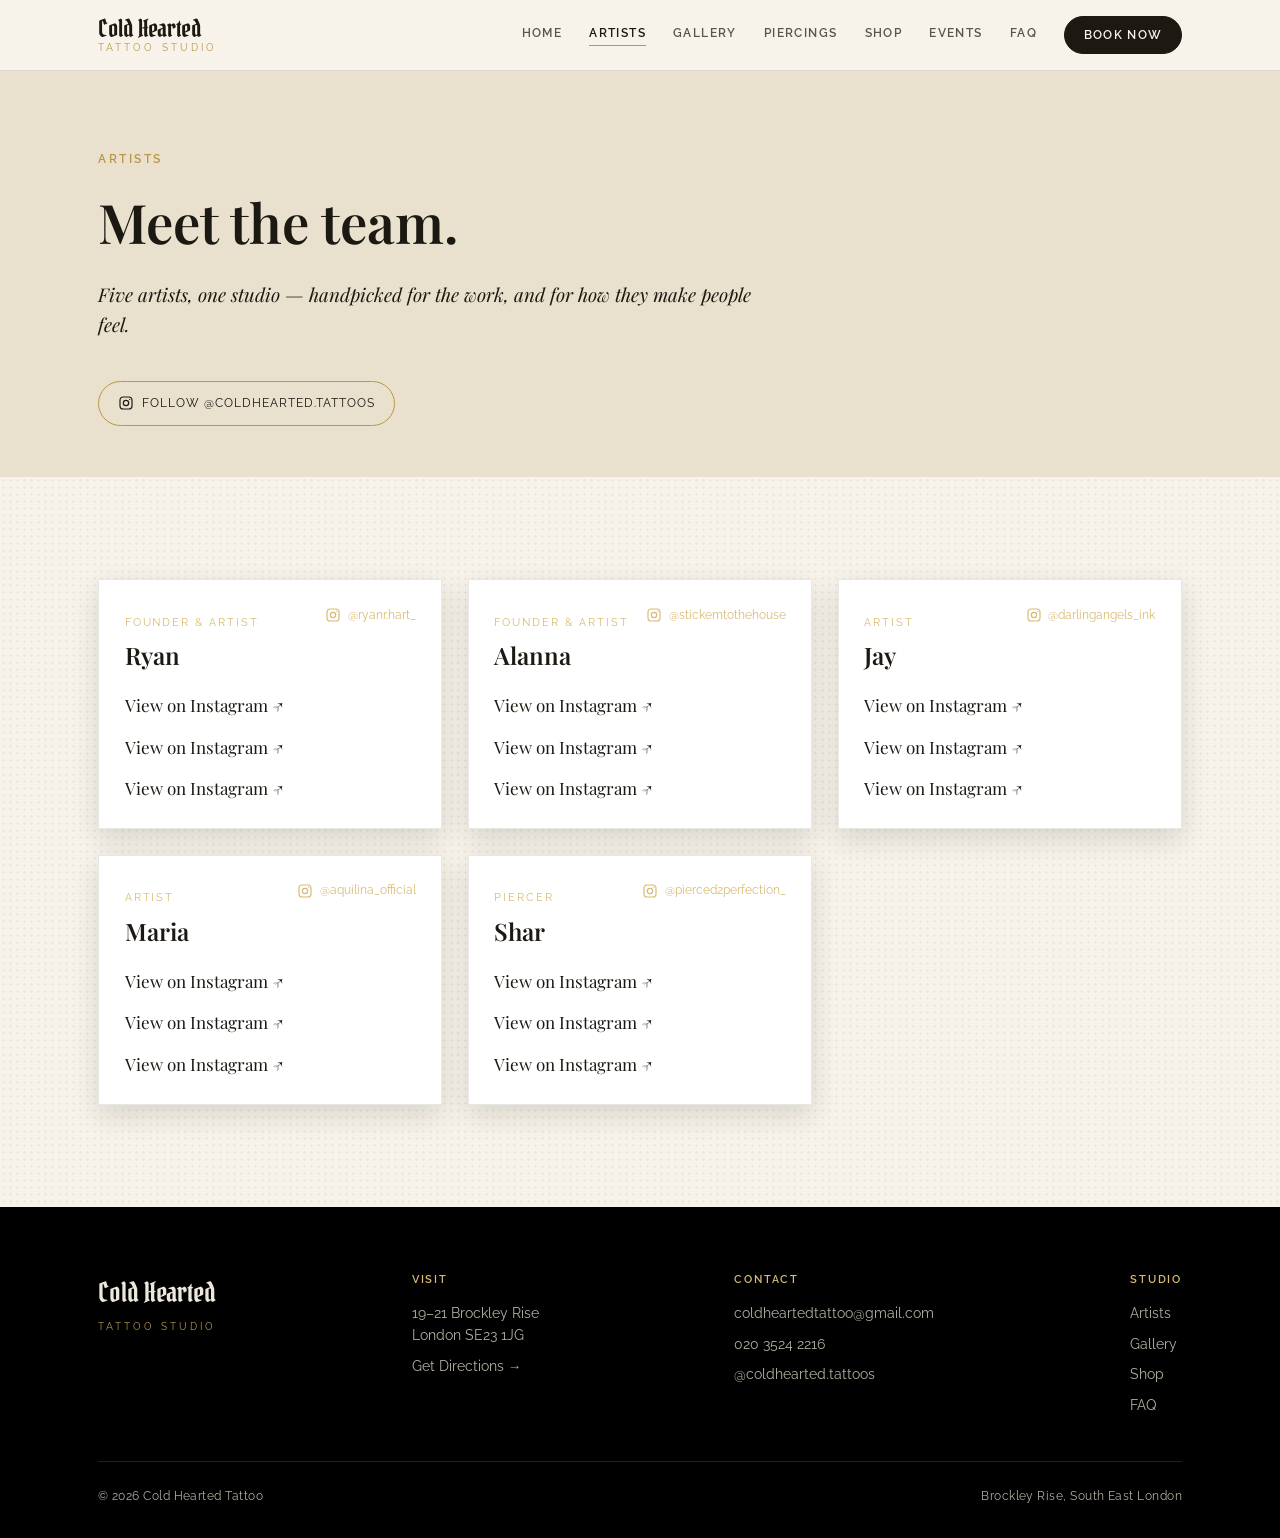
==== artists.html @ 052e77d3 "Deploy coldhearted-tattoo-2" ====
<!DOCTYPE html>
<html lang="en">
<head>
<meta charset="UTF-8">
<meta name="viewport" content="width=device-width, initial-scale=1">
<title>Artists — Cold Hearted Tattoo</title>
<meta name="description" content="Meet the artists and piercer at Cold Hearted Tattoo, Brockley Rise, South East London.">
<link rel="preconnect" href="https://fonts.googleapis.com">
<link rel="preconnect" href="https://fonts.gstatic.com" crossorigin>
<link href="https://fonts.googleapis.com/css2?family=Pirata+One&family=Playfair+Display:ital,wght@0,400;0,500;0,600;0,700;1,400;1,500;1,600&family=Raleway:wght@300;400;500;600;700&display=swap" rel="stylesheet">
<link rel="stylesheet" href="styles.css">
</head>
<body>

<header class="site-header">
  <nav>
    <a href="index.html" class="nav-mark">
      <span class="mark-main">Cold Hearted</span>
      <span class="mark-sub">Tattoo Studio</span>
    </a>
    <button class="nav-toggle" aria-label="Toggle menu" aria-expanded="false"><span></span><span></span><span></span></button>
    <div class="nav-links">
      <a href="index.html">Home</a>
      <a href="artists.html" class="nav-current">Artists</a>
      <a href="gallery.html">Gallery</a>
      <a href="piercings.html">Piercings</a>
      <a href="shop.html">Shop</a>
      <a href="events.html">Events</a>
      <a href="faq.html">FAQ</a>
      <a href="booking.html" class="nav-cta">Book Now</a>
    </div>
  </nav>
  <div class="nav-scrim"></div>
</header>

<main>
  <section class="page-hero">
    <div class="container">
      <span class="eyebrow">Artists</span>
      <h1>Meet the team.</h1>
      <p class="lede">Five artists, one studio — handpicked for the work, and for how they make people feel.</p>
      <a class="instagram-follow" href="https://www.instagram.com/coldhearted.tattoos/" target="_blank" rel="noopener">
        <svg viewBox="0 0 24 24" fill="none" stroke="currentColor" stroke-width="1.8"><rect x="3" y="3" width="18" height="18" rx="5"/><circle cx="12" cy="12" r="4"/><circle cx="17.5" cy="6.5" r="1" fill="currentColor" stroke="none"/></svg>
        Follow @coldhearted.tattoos
      </a>
    </div>
  </section>

  <section class="section section-paper bg-halftone">
    <div class="container">
      <div class="artist-grid">

        <div class="flash-card">
          <div class="artist-card-head">
            <div>
              <span class="artist-role">Founder &amp; Artist</span>
              <h2>Ryan</h2>
            </div>
            <a class="artist-instagram" href="https://www.instagram.com/ryanr.hart_/" target="_blank" rel="noopener">
              <svg viewBox="0 0 24 24" fill="none" stroke="currentColor" stroke-width="1.8"><rect x="3" y="3" width="18" height="18" rx="5"/><circle cx="12" cy="12" r="4"/><circle cx="17.5" cy="6.5" r="1" fill="currentColor" stroke="none"/></svg>
              @ryanr.hart_
            </a>
          </div>
          <div class="artist-highlights" data-ig-posts="https://www.instagram.com/reel/Dbc3esvNZK8/|https://www.instagram.com/p/DboCqMGjIGr/|https://www.instagram.com/p/C_vOVfCtvoY/"></div>
        </div>

        <div class="flash-card">
          <div class="artist-card-head">
            <div>
              <span class="artist-role">Founder &amp; Artist</span>
              <h2>Alanna</h2>
            </div>
            <a class="artist-instagram" href="https://www.instagram.com/stickemtothehouse/" target="_blank" rel="noopener">
              <svg viewBox="0 0 24 24" fill="none" stroke="currentColor" stroke-width="1.8"><rect x="3" y="3" width="18" height="18" rx="5"/><circle cx="12" cy="12" r="4"/><circle cx="17.5" cy="6.5" r="1" fill="currentColor" stroke="none"/></svg>
              @stickemtothehouse
            </a>
          </div>
          <div class="artist-highlights" data-ig-posts="https://www.instagram.com/reel/DYegDe_tVTp/|https://www.instagram.com/p/DcpwwvuoRmU/|https://www.instagram.com/p/CyXo4bhoMxa/"></div>
        </div>

        <div class="flash-card">
          <div class="artist-card-head">
            <div>
              <span class="artist-role">Artist</span>
              <h2>Jay</h2>
            </div>
            <a class="artist-instagram" href="https://www.instagram.com/darlingangels_ink/" target="_blank" rel="noopener">
              <svg viewBox="0 0 24 24" fill="none" stroke="currentColor" stroke-width="1.8"><rect x="3" y="3" width="18" height="18" rx="5"/><circle cx="12" cy="12" r="4"/><circle cx="17.5" cy="6.5" r="1" fill="currentColor" stroke="none"/></svg>
              @darlingangels_ink
            </a>
          </div>
          <div class="artist-highlights" data-ig-posts="https://www.instagram.com/reel/DNVPyegIS0s/|https://www.instagram.com/p/DPWbawIjVzu/|https://www.instagram.com/p/DN0N456Wg_h/"></div>
        </div>

        <div class="flash-card">
          <div class="artist-card-head">
            <div>
              <span class="artist-role">Artist</span>
              <h2>Maria</h2>
            </div>
            <a class="artist-instagram" href="https://www.instagram.com/aquilina_official/" target="_blank" rel="noopener">
              <svg viewBox="0 0 24 24" fill="none" stroke="currentColor" stroke-width="1.8"><rect x="3" y="3" width="18" height="18" rx="5"/><circle cx="12" cy="12" r="4"/><circle cx="17.5" cy="6.5" r="1" fill="currentColor" stroke="none"/></svg>
              @aquilina_official
            </a>
          </div>
          <div class="artist-highlights" data-ig-posts="https://www.instagram.com/reel/DctjL4ktzMI/|https://www.instagram.com/p/Dbin3MDjSAJ/|https://www.instagram.com/p/Db_CdWbDZAk/"></div>
        </div>

        <div class="flash-card">
          <div class="artist-card-head">
            <div>
              <span class="artist-role">Piercer</span>
              <h2>Shar</h2>
            </div>
            <a class="artist-instagram" href="https://www.instagram.com/pierced2perfection_/" target="_blank" rel="noopener">
              <svg viewBox="0 0 24 24" fill="none" stroke="currentColor" stroke-width="1.8"><rect x="3" y="3" width="18" height="18" rx="5"/><circle cx="12" cy="12" r="4"/><circle cx="17.5" cy="6.5" r="1" fill="currentColor" stroke="none"/></svg>
              @pierced2perfection_
            </a>
          </div>
          <div class="artist-highlights" data-ig-posts="https://www.instagram.com/reel/Db6j14AMSyh/|https://www.instagram.com/p/DYSHi47jEbC/|https://www.instagram.com/p/DW_SuKhjNCV/"></div>
        </div>

      </div>
    </div>
  </section>
</main>

<footer class="site-footer">
  <div class="container">
    <div class="footer-top">
      <div>
        <div class="footer-mark">Cold Hearted</div>
        <div class="footer-mark-sub">Tattoo Studio</div>
      </div>
      <div class="footer-col">
        <h3>Visit</h3>
        <p>19–21 Brockley Rise<br>London SE23 1JG</p>
        <a href="https://www.google.com/maps/dir/?api=1&destination=Cold+Hearted+Tattoos%2C+19-21+Brockley+Rise%2C+London+SE23+1JG" target="_blank" rel="noopener">Get Directions →</a>
      </div>
      <div class="footer-col">
        <h3>Contact</h3>
        <a href="mailto:coldheartedtattoo@gmail.com">coldheartedtattoo@gmail.com</a>
        <a href="tel:02035242216">020 3524 2216</a>
        <a href="https://www.instagram.com/coldhearted.tattoos/" target="_blank" rel="noopener">@coldhearted.tattoos</a>
      </div>
      <div class="footer-col">
        <h3>Studio</h3>
        <a href="artists.html">Artists</a>
        <a href="gallery.html">Gallery</a>
        <a href="shop.html">Shop</a>
        <a href="faq.html">FAQ</a>
      </div>
    </div>
    <div class="footer-bottom">
      <span>© 2026 Cold Hearted Tattoo</span>
      <span>Brockley Rise, South East London</span>
    </div>
  </div>
</footer>
<script src="script.js"></script>
</body>
</html>
---- styles.css ----
/* ==========================================================================
   Cold Hearted Tattoo — Classic Edition
   Design system: pinned flash-card motif on an editorial black/paper base,
   pulled from the studio's real site (coldheartedtattoo.com) and real badge.
   ========================================================================== */

:root {
  --ink: #000000;
  --paper: #F7F3EA;
  --stone: #E9E1CE;
  --charcoal: #1C1912;
  --gold: #B9974B;
  --gold-bright: #D9BA72;
  --steel: #3E6D91;

  --bone: #EDE8DC;
  --bone-dim: #B4AFA2;

  --font-mark: 'Pirata One', 'IM Fell English SC', serif;
  --font-display: 'Playfair Display', Georgia, 'Times New Roman', serif;
  --font-label: 'Raleway', -apple-system, sans-serif;

  --container: 1180px;
}

* { box-sizing: border-box; }
html { scroll-behavior: smooth; }
body {
  margin: 0;
  background: var(--paper);
  color: var(--charcoal);
  font-family: var(--font-display);
  font-size: 17px;
  line-height: 1.6;
  overflow-x: hidden;
}
img { max-width: 100%; display: block; }
a { color: inherit; text-decoration: none; }
h1, h2, h3 { font-family: var(--font-display); font-weight: 600; margin: 0; }
p { margin: 0 0 1em; }
p:last-child { margin-bottom: 0; }

a:focus-visible,
button:focus-visible,
input:focus-visible,
textarea:focus-visible,
summary:focus-visible {
  outline: 2px solid var(--steel);
  outline-offset: 3px;
}

@media (prefers-reduced-motion: reduce) {
  html { scroll-behavior: auto; }
  * { animation-duration: 0.01ms !important; transition-duration: 0.01ms !important; }
}

.container { max-width: var(--container); margin: 0 auto; padding: 0 clamp(1.25rem, 4vw, 3rem); }

.eyebrow {
  font-family: var(--font-label);
  font-size: 0.72rem;
  font-weight: 600;
  letter-spacing: 0.22em;
  text-transform: uppercase;
  color: var(--gold);
}
.section-ink .eyebrow, .card--ink .eyebrow { color: var(--gold-bright); }

.section-heading {
  font-size: clamp(1.9rem, 3.6vw, 2.9rem);
  line-height: 1.12;
  margin-top: 0.5rem;
}

.lede {
  font-style: italic;
  font-size: clamp(1.02rem, 1.6vw, 1.18rem);
  color: var(--charcoal);
  max-width: 62ch;
}
.section-ink .lede { color: var(--bone); }

/* ---------- halftone paper grain ---------- */
.bg-halftone { position: relative; }
.bg-halftone::before {
  content: "";
  position: absolute; inset: 0;
  background-image: radial-gradient(rgba(28, 25, 18, 0.10) 1px, transparent 1.4px);
  background-size: 7px 7px;
  opacity: 0.55;
  pointer-events: none;
}
.bg-halftone > * { position: relative; z-index: 1; }

/* ---------- sections ---------- */
.section { padding: clamp(3.5rem, 8vw, 6.5rem) 0; }
.section-paper { background: var(--paper); }
.section-stone { background: var(--stone); }
.section-ink { background: var(--ink); color: var(--bone); }

/* ---------- buttons ---------- */
.btn {
  display: inline-flex; align-items: center; gap: 0.5rem;
  font-family: var(--font-label); font-weight: 600;
  font-size: 0.78rem; letter-spacing: 0.14em; text-transform: uppercase;
  padding: 0.95rem 1.7rem;
  border-radius: 999px;
  border: 1px solid var(--charcoal);
  background: var(--charcoal);
  color: var(--paper);
  transition: transform 0.2s ease, background 0.2s ease, color 0.2s ease, border-color 0.2s ease;
}
.btn:hover { transform: translateY(-2px); background: var(--ink); }
.btn-outline {
  background: transparent; color: var(--charcoal); border-color: var(--charcoal);
}
.btn-outline:hover { background: var(--charcoal); color: var(--paper); }
.section-ink .btn-outline { color: var(--bone); border-color: var(--gold); }
.section-ink .btn-outline:hover { background: var(--gold); color: var(--ink); }
.btn-gold { background: var(--gold); border-color: var(--gold); color: var(--ink); }
.btn-gold:hover { background: var(--gold-bright); }

.btn-row { display: flex; flex-wrap: wrap; gap: 0.9rem; align-items: center; }
.phone-link {
  font-family: var(--font-label); font-size: 0.85rem; letter-spacing: 0.05em;
  color: inherit; border-bottom: 1px solid var(--gold); padding-bottom: 2px;
}

/* ==========================================================================
   Header / nav
   ========================================================================== */
.site-header {
  position: sticky; top: 0; z-index: 500;
  background: var(--paper);
  border-bottom: 1px solid rgba(28, 25, 18, 0.12);
}
.site-header nav {
  display: flex; align-items: center; justify-content: space-between;
  padding: 1rem clamp(1.25rem, 4vw, 3rem);
  max-width: var(--container); margin: 0 auto;
}
.nav-mark { display: flex; flex-direction: column; line-height: 1; gap: 0.15rem; }
.nav-mark .mark-main {
  font-family: var(--font-mark); font-size: 1.5rem; color: var(--charcoal);
}
.nav-mark .mark-sub {
  font-family: var(--font-label); font-size: 0.6rem; letter-spacing: 0.32em;
  color: var(--gold); text-transform: uppercase;
}
.nav-links { display: flex; align-items: center; gap: clamp(1rem, 2.4vw, 1.7rem); }
.nav-links a {
  font-family: var(--font-label); font-size: 0.72rem; font-weight: 600;
  letter-spacing: 0.12em; text-transform: uppercase;
  color: var(--charcoal); opacity: 0.72;
  transition: opacity 0.2s ease, color 0.2s ease;
  padding-bottom: 2px; border-bottom: 1px solid transparent;
}
.nav-links a:hover { opacity: 1; border-color: var(--gold); }
.nav-links a.nav-current { opacity: 1; border-color: var(--gold); color: var(--charcoal); }
.nav-links a.nav-cta {
  opacity: 1; border: 1px solid var(--charcoal); border-radius: 999px;
  padding: 0.55rem 1.15rem; background: var(--charcoal); color: var(--paper);
}
.nav-links a.nav-cta:hover { background: var(--ink); border-color: var(--ink); }

.nav-toggle {
  display: none; flex-direction: column; justify-content: center; gap: 5px;
  width: 34px; height: 34px; padding: 0; margin: 0;
  background: none; border: none; cursor: pointer; flex-shrink: 0;
  position: relative; z-index: 601;
}
.nav-toggle span { display: block; width: 100%; height: 2px; background: var(--charcoal); transition: transform 0.25s ease, opacity 0.25s ease; }
.nav-toggle.is-open span:nth-child(1) { transform: translateY(7px) rotate(45deg); }
.nav-toggle.is-open span:nth-child(2) { opacity: 0; }
.nav-toggle.is-open span:nth-child(3) { transform: translateY(-7px) rotate(-45deg); }

@media (max-width: 900px) {
  .nav-toggle { display: flex; }
  .nav-links {
    position: fixed; inset: 0 0 0 auto; width: min(320px, 82vw);
    background: var(--ink); color: var(--bone);
    flex-direction: column; align-items: flex-start; justify-content: center;
    gap: 1.6rem; padding: 2rem clamp(1.5rem, 6vw, 2.5rem);
    transform: translateX(100%); transition: transform 0.35s ease;
  }
  .nav-links.nav-open { transform: translateX(0); }
  .nav-links a { color: var(--bone); font-size: 0.9rem; opacity: 0.85; }
  .nav-links a.nav-cta { background: var(--gold); border-color: var(--gold); color: var(--ink); }
}
.nav-scrim {
  position: fixed; inset: 0; z-index: 499;
  background: rgba(0,0,0,0.55);
  opacity: 0; visibility: hidden; transition: opacity 0.3s ease, visibility 0.3s ease;
}
.nav-scrim.nav-open { opacity: 1; visibility: visible; }

/* ==========================================================================
   Polaroid / pinned-card signature system
   ========================================================================== */
.polaroid {
  background: #fff; padding: 0.6rem 0.6rem 2rem;
  box-shadow: 0 14px 30px rgba(28,25,18,0.22), 0 2px 6px rgba(28,25,18,0.12);
  position: relative;
}
.polaroid img { width: 100%; height: 100%; object-fit: cover; }
.polaroid::after {
  content: ""; position: absolute; top: -14px; left: 50%;
  width: 64px; height: 26px; margin-left: -32px;
  background: linear-gradient(135deg, rgba(230,222,199,0.9), rgba(230,222,199,0.55));
  transform: rotate(-3deg);
  box-shadow: 0 2px 4px rgba(0,0,0,0.15);
}

.flash-card {
  background: #fff;
  border: 1px solid rgba(28,25,18,0.1);
  box-shadow: 0 10px 26px rgba(28,25,18,0.14);
  padding: 1.6rem;
  transition: transform 0.25s ease, box-shadow 0.25s ease;
}
.flash-card:hover { transform: translateY(-4px) rotate(0deg) !important; box-shadow: 0 16px 34px rgba(28,25,18,0.2); }

.card--ink {
  background: #0a0a0a;
  border: 1px solid rgba(185,151,75,0.45);
  color: var(--bone);
  box-shadow: 0 0 0 1px rgba(185,151,75,0.12) inset;
}
.card--ink h2, .card--ink h3 { color: var(--bone); }

.tilt-grid > *:nth-child(3n+1) { transform: rotate(-1.6deg); }
.tilt-grid > *:nth-child(3n+2) { transform: rotate(1.1deg); }
.tilt-grid > *:nth-child(3n) { transform: rotate(-0.6deg); }

/* ==========================================================================
   Hero (shared shape, content differs per page via .hero-standalone / .hero-inner)
   ========================================================================== */
.hero-standalone {
  position: relative;
  background: var(--stone);
  padding: clamp(3.5rem, 9vw, 7rem) 0 clamp(3rem, 7vw, 5rem);
  overflow: hidden;
}
.hero-grid {
  display: grid; grid-template-columns: 1.1fr 0.9fr; gap: clamp(2rem, 5vw, 4rem);
  align-items: center;
}
.hero-copy .eyebrow { margin-bottom: 0.9rem; display: inline-block; }
.hero-wordmark {
  font-family: var(--font-mark);
  font-size: clamp(3rem, 7.4vw, 5.6rem);
  line-height: 0.95;
  color: var(--charcoal);
  margin: 0 0 0.3rem;
}
.hero-sub {
  font-family: var(--font-label); font-size: 0.85rem; letter-spacing: 0.34em;
  text-transform: uppercase; color: var(--gold); margin: 0 0 1.4rem;
}
.hero-tagline { font-style: italic; font-size: clamp(1.05rem, 1.8vw, 1.3rem); max-width: 46ch; margin-bottom: 1.8rem; }

.note-card {
  display: inline-block; background: var(--ink); color: var(--bone);
  font-family: var(--font-label); font-weight: 700; font-size: 0.78rem;
  letter-spacing: 0.08em; text-transform: uppercase;
  padding: 0.9rem 1.3rem; border-left: 3px solid var(--gold);
  margin-top: 0.6rem;
}

.hero-collage { position: relative; height: clamp(320px, 40vw, 460px); }
.hero-collage .polaroid { position: absolute; width: 46%; }
.hero-collage .polaroid:nth-child(1) { top: 4%; left: 2%; transform: rotate(-6deg); z-index: 2; }
.hero-collage .polaroid:nth-child(2) { top: 20%; right: 0; transform: rotate(5deg); z-index: 3; }
.hero-collage .polaroid:nth-child(3) { bottom: 0; left: 20%; transform: rotate(-3deg); z-index: 4; }
.hero-collage .badge-float {
  position: absolute; z-index: 5; top: 42%; left: 50%;
  width: clamp(90px, 12vw, 130px);
  transform: translate(-50%, -50%);
  filter: drop-shadow(0 12px 24px rgba(0,0,0,0.45));
}

@media (max-width: 860px) {
  .hero-grid { grid-template-columns: 1fr; }
  .hero-collage { height: 320px; margin-top: 1rem; }
}

/* ---------- simple page hero (interior pages) ---------- */
.page-hero { background: var(--stone); padding: clamp(3rem, 7vw, 4.5rem) 0 clamp(2.4rem, 5vw, 3.2rem); }
.page-hero h1 { font-size: clamp(2.1rem, 4.6vw, 3.4rem); margin-top: 0.5rem; }
.page-hero .lede { margin-top: 0.9rem; }

/* ==========================================================================
   Studio updates / lede blocks
   ========================================================================== */
.prose { max-width: 66ch; }
.prose p { font-style: italic; color: var(--bone-dim); }
.section-paper .prose p, .section-stone .prose p { color: var(--charcoal); opacity: 0.85; }
.two-col {
  display: grid; grid-template-columns: 1fr 1fr; gap: clamp(2rem, 5vw, 4rem); align-items: start;
}
@media (max-width: 800px) { .two-col { grid-template-columns: 1fr; } }

.address-block { font-family: var(--font-label); font-size: 0.9rem; line-height: 1.7; margin-top: 1rem; }

/* ==========================================================================
   Gallery strip
   ========================================================================== */
.strip { display: flex; gap: 1.2rem; overflow-x: auto; padding: 0.5rem 0 1rem; scroll-snap-type: x proximity; }
.strip img { width: 220px; height: 280px; object-fit: cover; flex-shrink: 0; scroll-snap-align: start; }
.strip::-webkit-scrollbar { height: 6px; }
.strip::-webkit-scrollbar-thumb { background: var(--gold); }

/* ==========================================================================
   Founders
   ========================================================================== */
.founders { display: grid; grid-template-columns: 1fr 1fr; gap: clamp(1.6rem, 4vw, 3rem); }
@media (max-width: 760px) { .founders { grid-template-columns: 1fr; } }
.founder-card { display: flex; gap: 1.3rem; }
.founder-photo { width: 96px; height: 96px; border-radius: 50%; overflow: hidden; flex-shrink: 0; border: 2px solid var(--gold); }
.founder-photo img { width: 100%; height: 100%; object-fit: cover; }
.founder-name { font-size: 1.3rem; margin-bottom: 0.15rem; }
.founder-role { font-family: var(--font-label); font-size: 0.7rem; letter-spacing: 0.16em; text-transform: uppercase; color: var(--gold-bright); }
.founder-bio { font-size: 0.95rem; margin-top: 0.6rem; color: var(--bone-dim); }
.founder-ig { display: inline-flex; align-items: center; gap: 0.4rem; margin-top: 0.7rem; font-family: var(--font-label); font-size: 0.75rem; letter-spacing: 0.06em; color: var(--gold-bright); }
.founder-ig svg { width: 15px; height: 15px; }

.badge-emblem { width: clamp(90px, 10vw, 120px); margin: 0 auto 1.5rem; filter: drop-shadow(0 10px 20px rgba(0,0,0,0.5)); }

/* ==========================================================================
   Footer
   ========================================================================== */
.site-footer { background: var(--ink); color: var(--bone-dim); padding: clamp(3rem, 6vw, 4rem) 0 2rem; }
.footer-top { display: flex; flex-wrap: wrap; justify-content: space-between; gap: 2.5rem; padding-bottom: 2.2rem; border-bottom: 1px solid rgba(237,232,220,0.14); }
.footer-mark { font-family: var(--font-mark); font-size: 1.7rem; color: var(--bone); }
.footer-mark-sub { font-family: var(--font-label); font-size: 0.62rem; letter-spacing: 0.3em; text-transform: uppercase; color: var(--gold); margin-top: 0.3rem; }
.footer-col h3 { font-family: var(--font-label); font-size: 0.7rem; letter-spacing: 0.16em; text-transform: uppercase; color: var(--gold-bright); margin-bottom: 0.9rem; }
.footer-col a, .footer-col p { display: block; font-family: var(--font-label); font-size: 0.85rem; color: var(--bone-dim); margin-bottom: 0.55rem; }
.footer-col a:hover { color: var(--bone); }
.footer-bottom { display: flex; flex-wrap: wrap; justify-content: space-between; gap: 1rem; padding-top: 1.6rem; font-family: var(--font-label); font-size: 0.72rem; letter-spacing: 0.04em; color: var(--bone-dim); }

/* ==========================================================================
   Artists page
   ========================================================================== */
.artist-grid { display: grid; grid-template-columns: repeat(auto-fit, minmax(300px, 1fr)); gap: 1.6rem; }
.artist-card-head { display: flex; align-items: flex-start; justify-content: space-between; gap: 1rem; margin-bottom: 1.1rem; }
.artist-role { font-family: var(--font-label); font-size: 0.68rem; letter-spacing: 0.18em; text-transform: uppercase; color: var(--gold-bright); }
.artist-card-head h2 { font-size: 1.5rem; margin-top: 0.2rem; }
.artist-instagram { display: inline-flex; align-items: center; gap: 0.4rem; font-family: var(--font-label); font-size: 0.75rem; color: var(--gold-bright); flex-shrink: 0; }
.artist-instagram svg { width: 16px; height: 16px; }
.artist-highlights { display: flex; flex-direction: column; gap: 0.9rem; }
.artist-highlights iframe, .artist-highlights blockquote { margin: 0 !important; width: 100% !important; }
.instagram-follow {
  margin-top: 1.4rem; display: inline-flex; align-items: center; gap: 0.5rem;
  font-family: var(--font-label); font-size: 0.78rem; letter-spacing: 0.08em; text-transform: uppercase;
  border: 1px solid var(--gold); color: var(--charcoal); border-radius: 999px; padding: 0.7rem 1.2rem;
}
.instagram-follow svg { width: 16px; height: 16px; }

/* ==========================================================================
   Gallery page
   ========================================================================== */
.masonry { columns: 3 240px; column-gap: 1.3rem; }
.masonry .flash-card { break-inside: avoid; margin-bottom: 1.3rem; padding: 0.6rem 0.6rem 1.1rem; cursor: zoom-in; }
.masonry .flash-card img { width: 100%; }
.masonry figcaption { font-family: var(--font-label); font-size: 0.68rem; letter-spacing: 0.1em; text-transform: uppercase; color: var(--charcoal); opacity: 0.6; margin-top: 0.5rem; text-align: center; }

.lightbox { position: fixed; inset: 0; z-index: 900; background: rgba(0,0,0,0.9); display: none; align-items: center; justify-content: center; padding: 2rem; }
.lightbox.is-open { display: flex; }
.lightbox img { max-width: min(90vw, 900px); max-height: 85vh; object-fit: contain; box-shadow: 0 20px 60px rgba(0,0,0,0.6); }
.lightbox-close { position: absolute; top: 1.4rem; right: 1.6rem; width: 42px; height: 42px; border-radius: 50%; border: 1px solid var(--gold); background: transparent; color: var(--bone); font-size: 1.3rem; cursor: pointer; }

/* ==========================================================================
   Booking
   ========================================================================== */
.booking-layout { display: grid; grid-template-columns: 1.15fr 0.85fr; gap: clamp(2rem, 4vw, 3.5rem); align-items: start; }
@media (max-width: 900px) { .booking-layout { grid-template-columns: 1fr; } }

.hours-row { display: flex; justify-content: space-between; gap: 1rem; padding: 0.9rem 0; border-bottom: 1px solid rgba(28,25,18,0.12); font-family: var(--font-label); font-size: 0.88rem; }
.hours-row span:first-child { font-weight: 600; }
.hours-row span:last-child { text-align: right; opacity: 0.75; }

.steps-grid { display: grid; grid-template-columns: 1fr 1fr; gap: 1.2rem; margin: 2rem 0; }
@media (max-width: 600px) { .steps-grid { grid-template-columns: 1fr; } }
.step-num { font-family: var(--font-mark); font-size: 1.6rem; color: var(--gold); display: block; margin-bottom: 0.4rem; }
.step-card h3 { font-size: 1.05rem; margin-bottom: 0.35rem; }
.step-card p { font-size: 0.9rem; opacity: 0.78; }

.contact-form { display: flex; flex-direction: column; gap: 1rem; margin-top: 1.2rem; }
.form-row { display: grid; grid-template-columns: 1fr 1fr; gap: 1rem; }
@media (max-width: 500px) { .form-row { grid-template-columns: 1fr; } }
.field { display: flex; flex-direction: column; gap: 0.35rem; }
.field label { font-family: var(--font-label); font-size: 0.7rem; letter-spacing: 0.1em; text-transform: uppercase; opacity: 0.7; }
.field input, .field textarea {
  font-family: var(--font-display); font-size: 1rem; padding: 0.7rem 0.85rem;
  border: 1px solid rgba(28,25,18,0.25); background: #fff; color: var(--charcoal);
  border-radius: 2px;
}
.field input:focus, .field textarea:focus { border-color: var(--gold); }

.map-section { margin-top: 2rem; }
.map-head { display: flex; justify-content: space-between; align-items: baseline; gap: 1rem; margin-bottom: 0.8rem; flex-wrap: wrap; }
.map-directions { font-family: var(--font-label); font-size: 0.78rem; color: var(--gold); border-bottom: 1px solid var(--gold); }
.map-embed { border: 1px solid rgba(28,25,18,0.16); filter: grayscale(0.35) contrast(1.05); }
.map-embed iframe { width: 100%; height: 320px; border: 0; display: block; }

/* ==========================================================================
   Piercings / price lists
   ========================================================================== */
.price-groups { display: grid; grid-template-columns: 1fr 1fr; gap: 1.6rem 2.5rem; }
@media (max-width: 760px) { .price-groups { grid-template-columns: 1fr; } }
.price-group h2 { font-size: 1.3rem; margin-bottom: 0.8rem; border-bottom: 1px solid var(--gold); padding-bottom: 0.5rem; }
.price-row { display: flex; justify-content: space-between; padding: 0.55rem 0; font-family: var(--font-label); font-size: 0.9rem; border-bottom: 1px dashed rgba(28,25,18,0.15); }
.price-row span:last-child { color: var(--gold); font-weight: 700; }
.price-note { margin-top: 2rem; font-style: italic; opacity: 0.75; max-width: 56ch; }

/* ==========================================================================
   Shop
   ========================================================================== */
.shop-grid { display: grid; grid-template-columns: repeat(auto-fit, minmax(230px, 1fr)); gap: 1.6rem; }
.shop-card { padding: 0; overflow: hidden; }
.shop-card img { aspect-ratio: 4/5; object-fit: cover; }
.shop-card-body { padding: 1.1rem 1.2rem 1.3rem; }
.shop-card-body h3 { font-size: 1.05rem; margin-bottom: 0.3rem; }
.shop-price { font-family: var(--font-label); font-weight: 700; color: var(--gold); font-size: 0.95rem; }
.shop-enquire { display: inline-block; margin-top: 0.8rem; font-family: var(--font-label); font-size: 0.72rem; letter-spacing: 0.1em; text-transform: uppercase; border-bottom: 1px solid var(--charcoal); }
.shop-note { margin-top: 2.4rem; font-style: italic; opacity: 0.7; max-width: 60ch; }

/* ==========================================================================
   Events / milestones
   ========================================================================== */
.timeline { display: flex; flex-direction: column; gap: 0; max-width: 720px; }
.timeline-item { display: grid; grid-template-columns: 110px 1fr; gap: 1.4rem; padding: 1.5rem 0; border-bottom: 1px solid rgba(237,232,220,0.14); }
.timeline-item:first-child { padding-top: 0; }
.timeline-date { font-family: var(--font-label); font-size: 0.72rem; letter-spacing: 0.1em; text-transform: uppercase; color: var(--gold-bright); }
.timeline-item h3 { font-size: 1.2rem; margin-bottom: 0.35rem; }
.timeline-item p { font-size: 0.9rem; color: var(--bone-dim); }

/* ==========================================================================
   FAQ
   ========================================================================== */
.faq-group { margin-bottom: 2.4rem; }
.faq-group h2 { font-size: 1.35rem; margin-bottom: 1rem; }
.faq-items { display: grid; gap: 0.8rem; }
.faq-item {
  background: #fff; border: 1px solid rgba(28,25,18,0.12); padding: 1.1rem 1.3rem;
}
.faq-item summary {
  cursor: pointer; font-family: var(--font-label); font-weight: 600; font-size: 0.95rem;
  list-style: none; display: flex; justify-content: space-between; align-items: center; gap: 1rem;
}
.faq-item summary::-webkit-details-marker { display: none; }
.faq-item summary::after { content: "+"; font-family: var(--font-display); font-size: 1.3rem; color: var(--gold); flex-shrink: 0; transition: transform 0.2s ease; }
.faq-item[open] summary::after { transform: rotate(45deg); }
.faq-item p { margin-top: 0.9rem; font-size: 0.92rem; opacity: 0.82; }

/* ==========================================================================
   Utility
   ========================================================================== */
.text-center { text-align: center; }
.mt-lg { margin-top: 3rem; }
.divider-gold { height: 1px; background: linear-gradient(to right, transparent, var(--gold), transparent); margin: 3rem auto; max-width: 220px; }
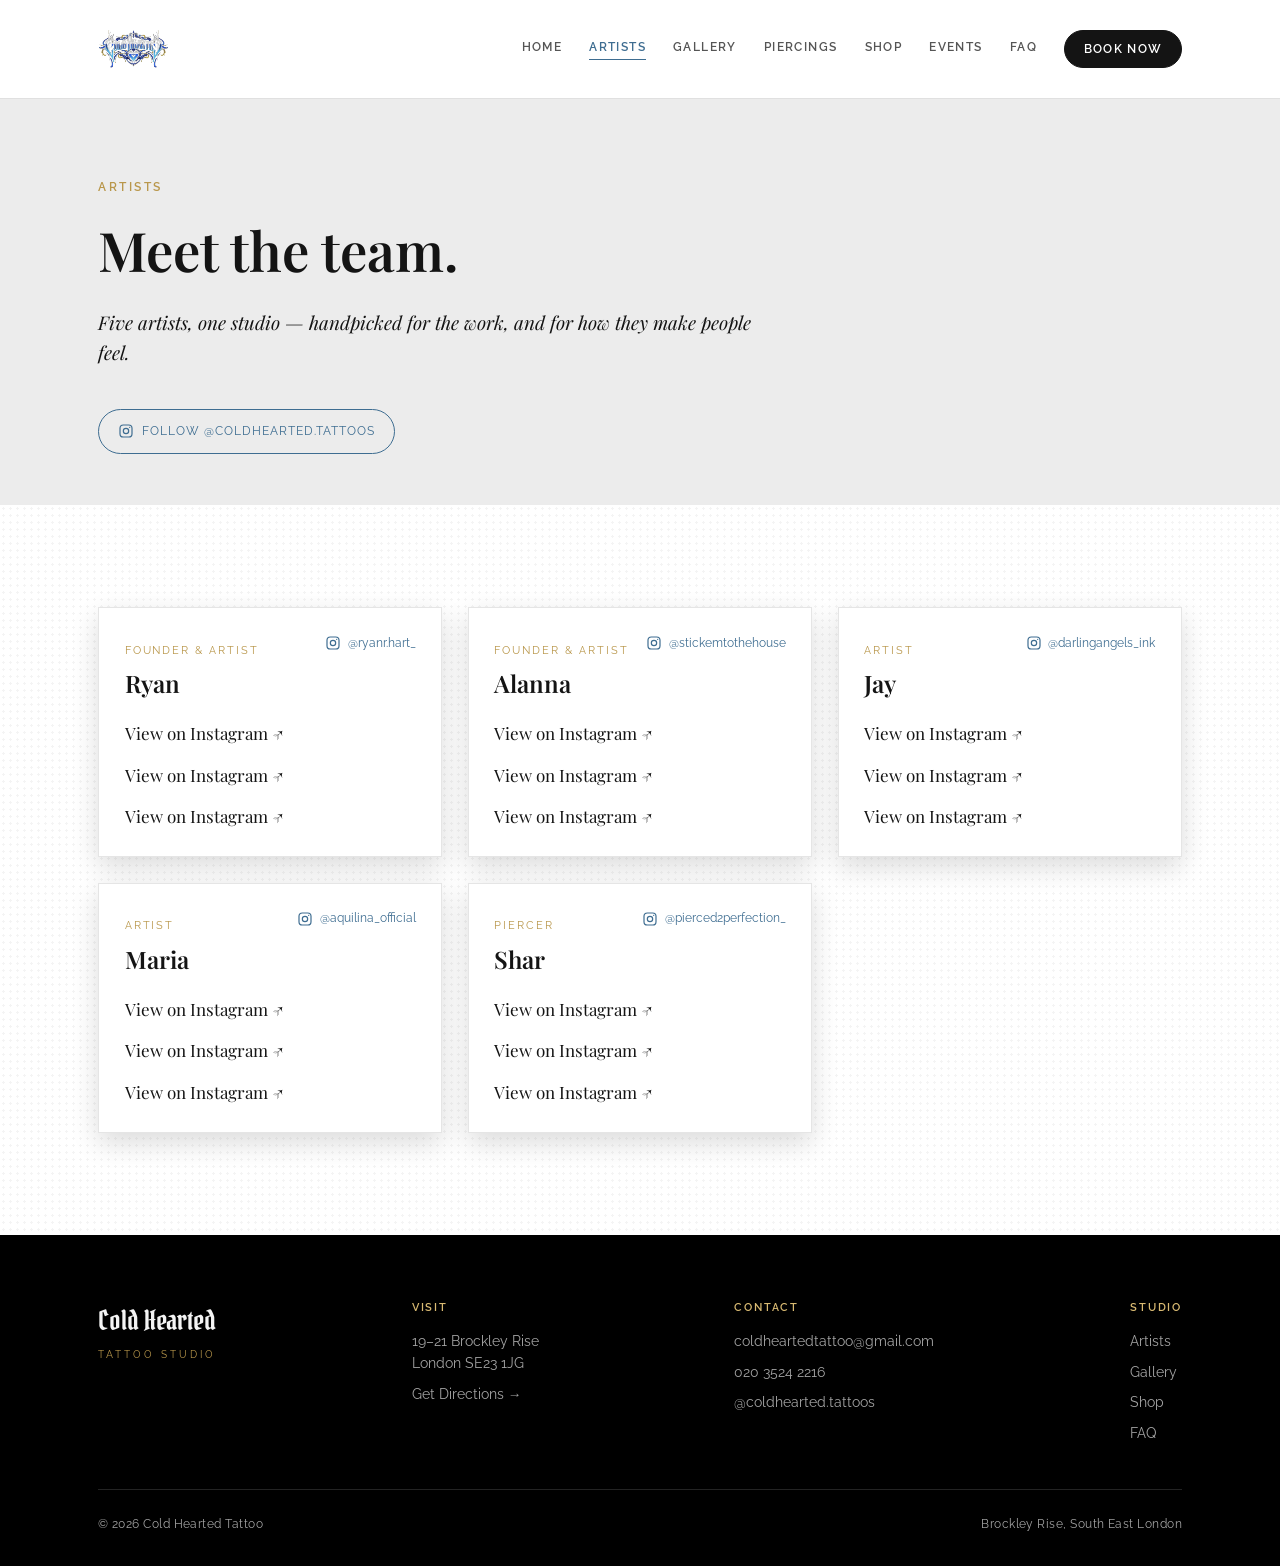
==== commit 543a61cd: "Update coldhearted-tattoo-2" ====
--- a/artists.html
+++ b/artists.html
@@ -15,8 +15,7 @@
 <header class="site-header">
   <nav>
     <a href="index.html" class="nav-mark">
-      <span class="mark-main">Cold Hearted</span>
-      <span class="mark-sub">Tattoo Studio</span>
+      <img class="nav-logo" src="assets/logo-lockup.png" alt="Cold Hearted Tattoo">
     </a>
     <button class="nav-toggle" aria-label="Toggle menu" aria-expanded="false"><span></span><span></span><span></span></button>
     <div class="nav-links">
--- a/styles.css
+++ b/styles.css
@@ -1,20 +1,24 @@
 /* ==========================================================================
    Cold Hearted Tattoo — Classic Edition
-   Design system: pinned flash-card motif on an editorial black/paper base,
+   Design system: pinned flash-card motif on an editorial black/white base,
    pulled from the studio's real site (coldheartedtattoo.com) and real badge.
+   Palette is deliberately just four colours: black, white, blue and gold —
+   gold marks decorative/label details, blue marks interactive links.
    ========================================================================== */
 
 :root {
   --ink: #000000;
-  --paper: #F7F3EA;
-  --stone: #E9E1CE;
-  --charcoal: #1C1912;
+  --paper: #FFFFFF;
+  --stone: #ECECEC;
+  --charcoal: #141414;
+
+  --bone: #F4F4F4;
+  --bone-dim: #A3A3A3;
+
   --gold: #B9974B;
   --gold-bright: #D9BA72;
-  --steel: #3E6D91;
-
-  --bone: #EDE8DC;
-  --bone-dim: #B4AFA2;
+  --blue: #3E6D91;
+  --blue-bright: #7BA9CC;
 
   --font-mark: 'Pirata One', 'IM Fell English SC', serif;
   --font-display: 'Playfair Display', Georgia, 'Times New Roman', serif;
@@ -45,8 +49,12 @@
 input:focus-visible,
 textarea:focus-visible,
 summary:focus-visible {
-  outline: 2px solid var(--steel);
+  outline: 2px solid var(--blue);
   outline-offset: 3px;
+}
+.section-ink a:focus-visible,
+.section-ink button:focus-visible {
+  outline-color: var(--blue-bright);
 }
 
 @media (prefers-reduced-motion: reduce) {
@@ -64,7 +72,7 @@
   text-transform: uppercase;
   color: var(--gold);
 }
-.section-ink .eyebrow, .card--ink .eyebrow { color: var(--gold-bright); }
+.section-ink .eyebrow { color: var(--gold-bright); }
 
 .section-heading {
   font-size: clamp(1.9rem, 3.6vw, 2.9rem);
@@ -85,7 +93,7 @@
 .bg-halftone::before {
   content: "";
   position: absolute; inset: 0;
-  background-image: radial-gradient(rgba(28, 25, 18, 0.10) 1px, transparent 1.4px);
+  background-image: radial-gradient(rgba(0, 0, 0, 0.08) 1px, transparent 1.4px);
   background-size: 7px 7px;
   opacity: 0.55;
   pointer-events: none;
@@ -117,14 +125,13 @@
 .btn-outline:hover { background: var(--charcoal); color: var(--paper); }
 .section-ink .btn-outline { color: var(--bone); border-color: var(--gold); }
 .section-ink .btn-outline:hover { background: var(--gold); color: var(--ink); }
-.btn-gold { background: var(--gold); border-color: var(--gold); color: var(--ink); }
-.btn-gold:hover { background: var(--gold-bright); }
 
 .btn-row { display: flex; flex-wrap: wrap; gap: 0.9rem; align-items: center; }
 .phone-link {
   font-family: var(--font-label); font-size: 0.85rem; letter-spacing: 0.05em;
-  color: inherit; border-bottom: 1px solid var(--gold); padding-bottom: 2px;
-}
+  color: var(--blue); border-bottom: 1px solid var(--blue); padding-bottom: 2px;
+}
+.section-ink .phone-link { color: var(--blue-bright); border-color: var(--blue-bright); }
 
 /* ==========================================================================
    Header / nav
@@ -132,36 +139,30 @@
 .site-header {
   position: sticky; top: 0; z-index: 500;
   background: var(--paper);
-  border-bottom: 1px solid rgba(28, 25, 18, 0.12);
+  border-bottom: 1px solid rgba(0, 0, 0, 0.12);
 }
 .site-header nav {
   display: flex; align-items: center; justify-content: space-between;
   padding: 1rem clamp(1.25rem, 4vw, 3rem);
   max-width: var(--container); margin: 0 auto;
 }
-.nav-mark { display: flex; flex-direction: column; line-height: 1; gap: 0.15rem; }
-.nav-mark .mark-main {
-  font-family: var(--font-mark); font-size: 1.5rem; color: var(--charcoal);
-}
-.nav-mark .mark-sub {
-  font-family: var(--font-label); font-size: 0.6rem; letter-spacing: 0.32em;
-  color: var(--gold); text-transform: uppercase;
-}
+.nav-mark { display: flex; align-items: center; }
+.nav-logo { height: clamp(48px, 6vw, 66px); width: auto; }
 .nav-links { display: flex; align-items: center; gap: clamp(1rem, 2.4vw, 1.7rem); }
 .nav-links a {
   font-family: var(--font-label); font-size: 0.72rem; font-weight: 600;
   letter-spacing: 0.12em; text-transform: uppercase;
   color: var(--charcoal); opacity: 0.72;
-  transition: opacity 0.2s ease, color 0.2s ease;
+  transition: opacity 0.2s ease, color 0.2s ease, border-color 0.2s ease;
   padding-bottom: 2px; border-bottom: 1px solid transparent;
 }
-.nav-links a:hover { opacity: 1; border-color: var(--gold); }
-.nav-links a.nav-current { opacity: 1; border-color: var(--gold); color: var(--charcoal); }
+.nav-links a:hover { opacity: 1; color: var(--blue); border-color: var(--blue); }
+.nav-links a.nav-current { opacity: 1; border-color: var(--blue); color: var(--blue); }
 .nav-links a.nav-cta {
   opacity: 1; border: 1px solid var(--charcoal); border-radius: 999px;
   padding: 0.55rem 1.15rem; background: var(--charcoal); color: var(--paper);
 }
-.nav-links a.nav-cta:hover { background: var(--ink); border-color: var(--ink); }
+.nav-links a.nav-cta:hover { background: var(--ink); border-color: var(--ink); color: var(--paper); }
 
 .nav-toggle {
   display: none; flex-direction: column; justify-content: center; gap: 5px;
@@ -185,6 +186,7 @@
   }
   .nav-links.nav-open { transform: translateX(0); }
   .nav-links a { color: var(--bone); font-size: 0.9rem; opacity: 0.85; }
+  .nav-links a.nav-current { color: var(--blue-bright); border-color: var(--blue-bright); }
   .nav-links a.nav-cta { background: var(--gold); border-color: var(--gold); color: var(--ink); }
 }
 .nav-scrim {
@@ -199,34 +201,26 @@
    ========================================================================== */
 .polaroid {
   background: #fff; padding: 0.6rem 0.6rem 2rem;
-  box-shadow: 0 14px 30px rgba(28,25,18,0.22), 0 2px 6px rgba(28,25,18,0.12);
+  box-shadow: 0 14px 30px rgba(0,0,0,0.22), 0 2px 6px rgba(0,0,0,0.12);
   position: relative;
 }
 .polaroid img { width: 100%; height: 100%; object-fit: cover; }
 .polaroid::after {
   content: ""; position: absolute; top: -14px; left: 50%;
   width: 64px; height: 26px; margin-left: -32px;
-  background: linear-gradient(135deg, rgba(230,222,199,0.9), rgba(230,222,199,0.55));
+  background: linear-gradient(135deg, rgba(255,255,255,0.85), rgba(255,255,255,0.5));
   transform: rotate(-3deg);
   box-shadow: 0 2px 4px rgba(0,0,0,0.15);
 }
 
 .flash-card {
   background: #fff;
-  border: 1px solid rgba(28,25,18,0.1);
-  box-shadow: 0 10px 26px rgba(28,25,18,0.14);
+  border: 1px solid rgba(0,0,0,0.1);
+  box-shadow: 0 10px 26px rgba(0,0,0,0.14);
   padding: 1.6rem;
   transition: transform 0.25s ease, box-shadow 0.25s ease;
 }
-.flash-card:hover { transform: translateY(-4px) rotate(0deg) !important; box-shadow: 0 16px 34px rgba(28,25,18,0.2); }
-
-.card--ink {
-  background: #0a0a0a;
-  border: 1px solid rgba(185,151,75,0.45);
-  color: var(--bone);
-  box-shadow: 0 0 0 1px rgba(185,151,75,0.12) inset;
-}
-.card--ink h2, .card--ink h3 { color: var(--bone); }
+.flash-card:hover { transform: translateY(-4px) rotate(0deg) !important; box-shadow: 0 16px 34px rgba(0,0,0,0.2); }
 
 .tilt-grid > *:nth-child(3n+1) { transform: rotate(-1.6deg); }
 .tilt-grid > *:nth-child(3n+2) { transform: rotate(1.1deg); }
@@ -255,7 +249,7 @@
 }
 .hero-sub {
   font-family: var(--font-label); font-size: 0.85rem; letter-spacing: 0.34em;
-  text-transform: uppercase; color: var(--gold); margin: 0 0 1.4rem;
+  text-transform: uppercase; color: var(--charcoal); opacity: 0.55; margin: 0 0 1.4rem;
 }
 .hero-tagline { font-style: italic; font-size: clamp(1.05rem, 1.8vw, 1.3rem); max-width: 46ch; margin-bottom: 1.8rem; }
 
@@ -321,7 +315,7 @@
 .founder-name { font-size: 1.3rem; margin-bottom: 0.15rem; }
 .founder-role { font-family: var(--font-label); font-size: 0.7rem; letter-spacing: 0.16em; text-transform: uppercase; color: var(--gold-bright); }
 .founder-bio { font-size: 0.95rem; margin-top: 0.6rem; color: var(--bone-dim); }
-.founder-ig { display: inline-flex; align-items: center; gap: 0.4rem; margin-top: 0.7rem; font-family: var(--font-label); font-size: 0.75rem; letter-spacing: 0.06em; color: var(--gold-bright); }
+.founder-ig { display: inline-flex; align-items: center; gap: 0.4rem; margin-top: 0.7rem; font-family: var(--font-label); font-size: 0.75rem; letter-spacing: 0.06em; color: var(--blue-bright); }
 .founder-ig svg { width: 15px; height: 15px; }
 
 .badge-emblem { width: clamp(90px, 10vw, 120px); margin: 0 auto 1.5rem; filter: drop-shadow(0 10px 20px rgba(0,0,0,0.5)); }
@@ -330,12 +324,12 @@
    Footer
    ========================================================================== */
 .site-footer { background: var(--ink); color: var(--bone-dim); padding: clamp(3rem, 6vw, 4rem) 0 2rem; }
-.footer-top { display: flex; flex-wrap: wrap; justify-content: space-between; gap: 2.5rem; padding-bottom: 2.2rem; border-bottom: 1px solid rgba(237,232,220,0.14); }
+.footer-top { display: flex; flex-wrap: wrap; justify-content: space-between; gap: 2.5rem; padding-bottom: 2.2rem; border-bottom: 1px solid rgba(244,244,244,0.14); }
 .footer-mark { font-family: var(--font-mark); font-size: 1.7rem; color: var(--bone); }
 .footer-mark-sub { font-family: var(--font-label); font-size: 0.62rem; letter-spacing: 0.3em; text-transform: uppercase; color: var(--gold); margin-top: 0.3rem; }
 .footer-col h3 { font-family: var(--font-label); font-size: 0.7rem; letter-spacing: 0.16em; text-transform: uppercase; color: var(--gold-bright); margin-bottom: 0.9rem; }
 .footer-col a, .footer-col p { display: block; font-family: var(--font-label); font-size: 0.85rem; color: var(--bone-dim); margin-bottom: 0.55rem; }
-.footer-col a:hover { color: var(--bone); }
+.footer-col a:hover { color: var(--blue-bright); }
 .footer-bottom { display: flex; flex-wrap: wrap; justify-content: space-between; gap: 1rem; padding-top: 1.6rem; font-family: var(--font-label); font-size: 0.72rem; letter-spacing: 0.04em; color: var(--bone-dim); }
 
 /* ==========================================================================
@@ -343,16 +337,16 @@
    ========================================================================== */
 .artist-grid { display: grid; grid-template-columns: repeat(auto-fit, minmax(300px, 1fr)); gap: 1.6rem; }
 .artist-card-head { display: flex; align-items: flex-start; justify-content: space-between; gap: 1rem; margin-bottom: 1.1rem; }
-.artist-role { font-family: var(--font-label); font-size: 0.68rem; letter-spacing: 0.18em; text-transform: uppercase; color: var(--gold-bright); }
+.artist-role { font-family: var(--font-label); font-size: 0.68rem; letter-spacing: 0.18em; text-transform: uppercase; color: var(--gold); }
 .artist-card-head h2 { font-size: 1.5rem; margin-top: 0.2rem; }
-.artist-instagram { display: inline-flex; align-items: center; gap: 0.4rem; font-family: var(--font-label); font-size: 0.75rem; color: var(--gold-bright); flex-shrink: 0; }
+.artist-instagram { display: inline-flex; align-items: center; gap: 0.4rem; font-family: var(--font-label); font-size: 0.75rem; color: var(--blue); flex-shrink: 0; }
 .artist-instagram svg { width: 16px; height: 16px; }
 .artist-highlights { display: flex; flex-direction: column; gap: 0.9rem; }
 .artist-highlights iframe, .artist-highlights blockquote { margin: 0 !important; width: 100% !important; }
 .instagram-follow {
   margin-top: 1.4rem; display: inline-flex; align-items: center; gap: 0.5rem;
   font-family: var(--font-label); font-size: 0.78rem; letter-spacing: 0.08em; text-transform: uppercase;
-  border: 1px solid var(--gold); color: var(--charcoal); border-radius: 999px; padding: 0.7rem 1.2rem;
+  border: 1px solid var(--blue); color: var(--blue); border-radius: 999px; padding: 0.7rem 1.2rem;
 }
 .instagram-follow svg { width: 16px; height: 16px; }
 
@@ -362,7 +356,7 @@
 .masonry { columns: 3 240px; column-gap: 1.3rem; }
 .masonry .flash-card { break-inside: avoid; margin-bottom: 1.3rem; padding: 0.6rem 0.6rem 1.1rem; cursor: zoom-in; }
 .masonry .flash-card img { width: 100%; }
-.masonry figcaption { font-family: var(--font-label); font-size: 0.68rem; letter-spacing: 0.1em; text-transform: uppercase; color: var(--charcoal); opacity: 0.6; margin-top: 0.5rem; text-align: center; }
+.masonry figcaption { font-family: var(--font-label); font-size: 0.68rem; letter-spacing: 0.1em; text-transform: uppercase; color: var(--charcoal); opacity: 0.55; margin-top: 0.5rem; text-align: center; }
 
 .lightbox { position: fixed; inset: 0; z-index: 900; background: rgba(0,0,0,0.9); display: none; align-items: center; justify-content: center; padding: 2rem; }
 .lightbox.is-open { display: flex; }
@@ -375,7 +369,7 @@
 .booking-layout { display: grid; grid-template-columns: 1.15fr 0.85fr; gap: clamp(2rem, 4vw, 3.5rem); align-items: start; }
 @media (max-width: 900px) { .booking-layout { grid-template-columns: 1fr; } }
 
-.hours-row { display: flex; justify-content: space-between; gap: 1rem; padding: 0.9rem 0; border-bottom: 1px solid rgba(28,25,18,0.12); font-family: var(--font-label); font-size: 0.88rem; }
+.hours-row { display: flex; justify-content: space-between; gap: 1rem; padding: 0.9rem 0; border-bottom: 1px solid rgba(0,0,0,0.12); font-family: var(--font-label); font-size: 0.88rem; }
 .hours-row span:first-child { font-weight: 600; }
 .hours-row span:last-child { text-align: right; opacity: 0.75; }
 
@@ -392,15 +386,15 @@
 .field label { font-family: var(--font-label); font-size: 0.7rem; letter-spacing: 0.1em; text-transform: uppercase; opacity: 0.7; }
 .field input, .field textarea {
   font-family: var(--font-display); font-size: 1rem; padding: 0.7rem 0.85rem;
-  border: 1px solid rgba(28,25,18,0.25); background: #fff; color: var(--charcoal);
+  border: 1px solid rgba(0,0,0,0.25); background: #fff; color: var(--charcoal);
   border-radius: 2px;
 }
-.field input:focus, .field textarea:focus { border-color: var(--gold); }
+.field input:focus, .field textarea:focus { border-color: var(--blue); }
 
 .map-section { margin-top: 2rem; }
 .map-head { display: flex; justify-content: space-between; align-items: baseline; gap: 1rem; margin-bottom: 0.8rem; flex-wrap: wrap; }
-.map-directions { font-family: var(--font-label); font-size: 0.78rem; color: var(--gold); border-bottom: 1px solid var(--gold); }
-.map-embed { border: 1px solid rgba(28,25,18,0.16); filter: grayscale(0.35) contrast(1.05); }
+.map-directions { font-family: var(--font-label); font-size: 0.78rem; color: var(--blue); border-bottom: 1px solid var(--blue); }
+.map-embed { border: 1px solid rgba(0,0,0,0.16); filter: grayscale(0.25) contrast(1.05); }
 .map-embed iframe { width: 100%; height: 320px; border: 0; display: block; }
 
 /* ==========================================================================
@@ -409,7 +403,7 @@
 .price-groups { display: grid; grid-template-columns: 1fr 1fr; gap: 1.6rem 2.5rem; }
 @media (max-width: 760px) { .price-groups { grid-template-columns: 1fr; } }
 .price-group h2 { font-size: 1.3rem; margin-bottom: 0.8rem; border-bottom: 1px solid var(--gold); padding-bottom: 0.5rem; }
-.price-row { display: flex; justify-content: space-between; padding: 0.55rem 0; font-family: var(--font-label); font-size: 0.9rem; border-bottom: 1px dashed rgba(28,25,18,0.15); }
+.price-row { display: flex; justify-content: space-between; padding: 0.55rem 0; font-family: var(--font-label); font-size: 0.9rem; border-bottom: 1px dashed rgba(0,0,0,0.15); }
 .price-row span:last-child { color: var(--gold); font-weight: 700; }
 .price-note { margin-top: 2rem; font-style: italic; opacity: 0.75; max-width: 56ch; }
 
@@ -422,14 +416,14 @@
 .shop-card-body { padding: 1.1rem 1.2rem 1.3rem; }
 .shop-card-body h3 { font-size: 1.05rem; margin-bottom: 0.3rem; }
 .shop-price { font-family: var(--font-label); font-weight: 700; color: var(--gold); font-size: 0.95rem; }
-.shop-enquire { display: inline-block; margin-top: 0.8rem; font-family: var(--font-label); font-size: 0.72rem; letter-spacing: 0.1em; text-transform: uppercase; border-bottom: 1px solid var(--charcoal); }
+.shop-enquire { display: inline-block; margin-top: 0.8rem; font-family: var(--font-label); font-size: 0.72rem; letter-spacing: 0.1em; text-transform: uppercase; color: var(--blue); border-bottom: 1px solid var(--blue); }
 .shop-note { margin-top: 2.4rem; font-style: italic; opacity: 0.7; max-width: 60ch; }
 
 /* ==========================================================================
    Events / milestones
    ========================================================================== */
 .timeline { display: flex; flex-direction: column; gap: 0; max-width: 720px; }
-.timeline-item { display: grid; grid-template-columns: 110px 1fr; gap: 1.4rem; padding: 1.5rem 0; border-bottom: 1px solid rgba(237,232,220,0.14); }
+.timeline-item { display: grid; grid-template-columns: 110px 1fr; gap: 1.4rem; padding: 1.5rem 0; border-bottom: 1px solid rgba(244,244,244,0.14); }
 .timeline-item:first-child { padding-top: 0; }
 .timeline-date { font-family: var(--font-label); font-size: 0.72rem; letter-spacing: 0.1em; text-transform: uppercase; color: var(--gold-bright); }
 .timeline-item h3 { font-size: 1.2rem; margin-bottom: 0.35rem; }
@@ -442,7 +436,7 @@
 .faq-group h2 { font-size: 1.35rem; margin-bottom: 1rem; }
 .faq-items { display: grid; gap: 0.8rem; }
 .faq-item {
-  background: #fff; border: 1px solid rgba(28,25,18,0.12); padding: 1.1rem 1.3rem;
+  background: #fff; border: 1px solid rgba(0,0,0,0.12); padding: 1.1rem 1.3rem;
 }
 .faq-item summary {
   cursor: pointer; font-family: var(--font-label); font-weight: 600; font-size: 0.95rem;
@@ -458,4 +452,3 @@
    ========================================================================== */
 .text-center { text-align: center; }
 .mt-lg { margin-top: 3rem; }
-.divider-gold { height: 1px; background: linear-gradient(to right, transparent, var(--gold), transparent); margin: 3rem auto; max-width: 220px; }
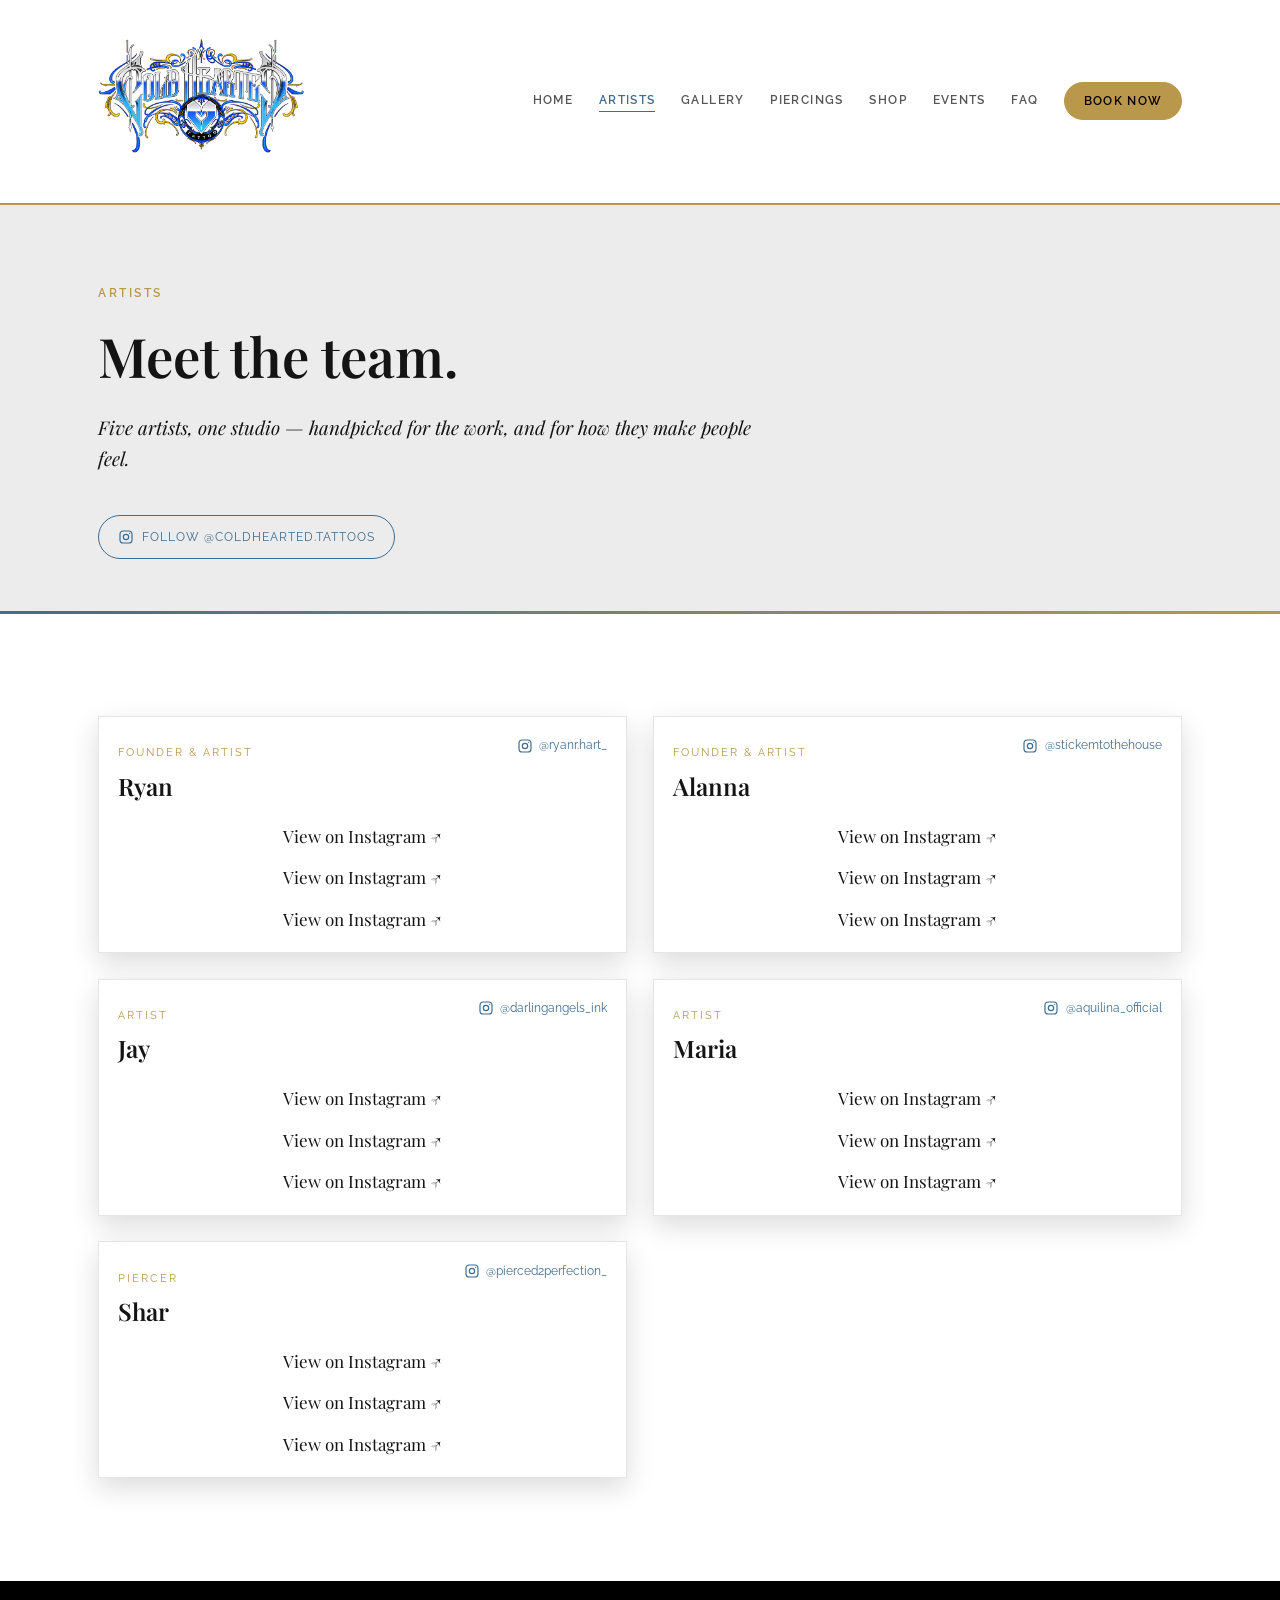
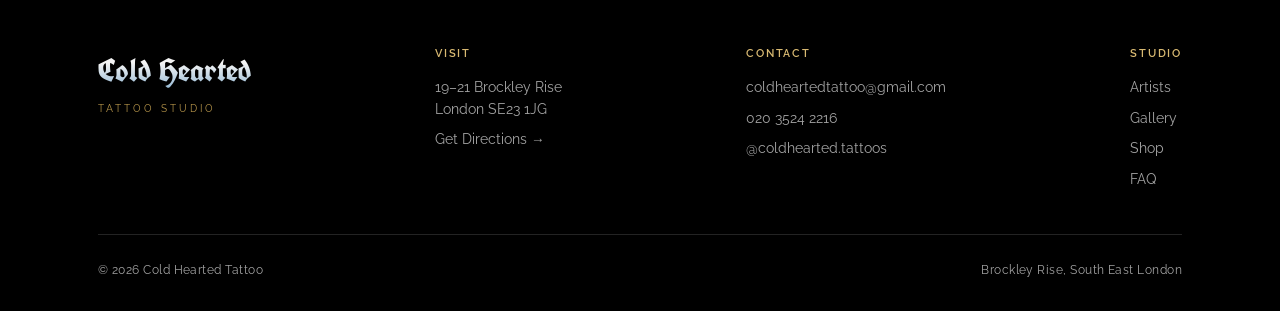
==== commit ad86e906: "Update coldhearted-tattoo-2" ====
--- a/artists.html
+++ b/artists.html
@@ -7,7 +7,7 @@
 <meta name="description" content="Meet the artists and piercer at Cold Hearted Tattoo, Brockley Rise, South East London.">
 <link rel="preconnect" href="https://fonts.googleapis.com">
 <link rel="preconnect" href="https://fonts.gstatic.com" crossorigin>
-<link href="https://fonts.googleapis.com/css2?family=Pirata+One&family=Playfair+Display:ital,wght@0,400;0,500;0,600;0,700;1,400;1,500;1,600&family=Raleway:wght@300;400;500;600;700&display=swap" rel="stylesheet">
+<link href="https://fonts.googleapis.com/css2?family=UnifrakturCook:wght@700&family=Playfair+Display:ital,wght@0,400;0,500;0,600;0,700;1,400;1,500;1,600&family=Raleway:wght@300;400;500;600;700&display=swap" rel="stylesheet">
 <link rel="stylesheet" href="styles.css">
 </head>
 <body>
@@ -45,7 +45,7 @@
     </div>
   </section>
 
-  <section class="section section-paper bg-halftone">
+  <section class="section section-paper">
     <div class="container">
       <div class="artist-grid">
 
--- a/styles.css
+++ b/styles.css
@@ -20,7 +20,7 @@
   --blue: #3E6D91;
   --blue-bright: #7BA9CC;
 
-  --font-mark: 'Pirata One', 'IM Fell English SC', serif;
+  --font-mark: 'UnifrakturCook', 'IM Fell English SC', serif;
   --font-display: 'Playfair Display', Georgia, 'Times New Roman', serif;
   --font-label: 'Raleway', -apple-system, sans-serif;
 
@@ -87,18 +87,6 @@
   max-width: 62ch;
 }
 .section-ink .lede { color: var(--bone); }
-
-/* ---------- halftone paper grain ---------- */
-.bg-halftone { position: relative; }
-.bg-halftone::before {
-  content: "";
-  position: absolute; inset: 0;
-  background-image: radial-gradient(rgba(0, 0, 0, 0.08) 1px, transparent 1.4px);
-  background-size: 7px 7px;
-  opacity: 0.55;
-  pointer-events: none;
-}
-.bg-halftone > * { position: relative; z-index: 1; }
 
 /* ---------- sections ---------- */
 .section { padding: clamp(3.5rem, 8vw, 6.5rem) 0; }
@@ -139,16 +127,16 @@
 .site-header {
   position: sticky; top: 0; z-index: 500;
   background: var(--paper);
-  border-bottom: 1px solid rgba(0, 0, 0, 0.12);
+  border-bottom: 2px solid var(--gold);
 }
 .site-header nav {
   display: flex; align-items: center; justify-content: space-between;
-  padding: 1rem clamp(1.25rem, 4vw, 3rem);
+  padding: 0.4rem clamp(1.25rem, 4vw, 3rem);
   max-width: var(--container); margin: 0 auto;
 }
 .nav-mark { display: flex; align-items: center; }
-.nav-logo { height: clamp(48px, 6vw, 66px); width: auto; }
-.nav-links { display: flex; align-items: center; gap: clamp(1rem, 2.4vw, 1.7rem); }
+.nav-logo { height: clamp(96px, 15vw, 190px); width: auto; }
+.nav-links { display: flex; align-items: center; gap: clamp(1rem, 2vw, 1.6rem); }
 .nav-links a {
   font-family: var(--font-label); font-size: 0.72rem; font-weight: 600;
   letter-spacing: 0.12em; text-transform: uppercase;
@@ -159,10 +147,10 @@
 .nav-links a:hover { opacity: 1; color: var(--blue); border-color: var(--blue); }
 .nav-links a.nav-current { opacity: 1; border-color: var(--blue); color: var(--blue); }
 .nav-links a.nav-cta {
-  opacity: 1; border: 1px solid var(--charcoal); border-radius: 999px;
-  padding: 0.55rem 1.15rem; background: var(--charcoal); color: var(--paper);
-}
-.nav-links a.nav-cta:hover { background: var(--ink); border-color: var(--ink); color: var(--paper); }
+  opacity: 1; border: 1px solid var(--gold); border-radius: 999px;
+  padding: 0.55rem 1.15rem; background: var(--gold); color: var(--ink);
+}
+.nav-links a.nav-cta:hover { background: var(--gold-bright); border-color: var(--gold-bright); color: var(--ink); }
 
 .nav-toggle {
   display: none; flex-direction: column; justify-content: center; gap: 5px;
@@ -175,10 +163,10 @@
 .nav-toggle.is-open span:nth-child(2) { opacity: 0; }
 .nav-toggle.is-open span:nth-child(3) { transform: translateY(-7px) rotate(-45deg); }
 
-@media (max-width: 900px) {
+@media (max-width: 1120px) {
   .nav-toggle { display: flex; }
   .nav-links {
-    position: fixed; inset: 0 0 0 auto; width: min(320px, 82vw);
+    position: fixed; inset: 0 0 0 auto; width: min(320px, 82vw); z-index: 600;
     background: var(--ink); color: var(--bone);
     flex-direction: column; align-items: flex-start; justify-content: center;
     gap: 1.6rem; padding: 2rem clamp(1.5rem, 6vw, 2.5rem);
@@ -220,7 +208,7 @@
   padding: 1.6rem;
   transition: transform 0.25s ease, box-shadow 0.25s ease;
 }
-.flash-card:hover { transform: translateY(-4px) rotate(0deg) !important; box-shadow: 0 16px 34px rgba(0,0,0,0.2); }
+.flash-card:hover { transform: translateY(-4px) rotate(0deg) !important; box-shadow: 0 16px 34px rgba(0,0,0,0.2); border-color: var(--blue); }
 
 .tilt-grid > *:nth-child(3n+1) { transform: rotate(-1.6deg); }
 .tilt-grid > *:nth-child(3n+2) { transform: rotate(1.1deg); }
@@ -234,6 +222,8 @@
   background: var(--stone);
   padding: clamp(3.5rem, 9vw, 7rem) 0 clamp(3rem, 7vw, 5rem);
   overflow: hidden;
+  border-bottom: 3px solid;
+  border-image: linear-gradient(to right, var(--blue), var(--gold)) 1;
 }
 .hero-grid {
   display: grid; grid-template-columns: 1.1fr 0.9fr; gap: clamp(2rem, 5vw, 4rem);
@@ -242,10 +232,11 @@
 .hero-copy .eyebrow { margin-bottom: 0.9rem; display: inline-block; }
 .hero-wordmark {
   font-family: var(--font-mark);
-  font-size: clamp(3rem, 7.4vw, 5.6rem);
-  line-height: 0.95;
-  color: var(--charcoal);
+  font-size: clamp(3.4rem, 8.4vw, 6.4rem);
+  line-height: 1;
   margin: 0 0 0.3rem;
+  background: linear-gradient(180deg, var(--charcoal) 0%, var(--charcoal) 38%, var(--blue) 78%, var(--blue-bright) 100%);
+  -webkit-background-clip: text; background-clip: text; color: transparent;
 }
 .hero-sub {
   font-family: var(--font-label); font-size: 0.85rem; letter-spacing: 0.34em;
@@ -279,7 +270,11 @@
 }
 
 /* ---------- simple page hero (interior pages) ---------- */
-.page-hero { background: var(--stone); padding: clamp(3rem, 7vw, 4.5rem) 0 clamp(2.4rem, 5vw, 3.2rem); }
+.page-hero {
+  background: var(--stone); padding: clamp(3rem, 7vw, 4.5rem) 0 clamp(2.4rem, 5vw, 3.2rem);
+  border-bottom: 3px solid;
+  border-image: linear-gradient(to right, var(--blue), var(--gold)) 1;
+}
 .page-hero h1 { font-size: clamp(2.1rem, 4.6vw, 3.4rem); margin-top: 0.5rem; }
 .page-hero .lede { margin-top: 0.9rem; }
 
@@ -325,7 +320,11 @@
    ========================================================================== */
 .site-footer { background: var(--ink); color: var(--bone-dim); padding: clamp(3rem, 6vw, 4rem) 0 2rem; }
 .footer-top { display: flex; flex-wrap: wrap; justify-content: space-between; gap: 2.5rem; padding-bottom: 2.2rem; border-bottom: 1px solid rgba(244,244,244,0.14); }
-.footer-mark { font-family: var(--font-mark); font-size: 1.7rem; color: var(--bone); }
+.footer-mark {
+  font-family: var(--font-mark); font-size: 2rem;
+  background: linear-gradient(180deg, var(--bone) 0%, var(--bone) 35%, var(--blue-bright) 100%);
+  -webkit-background-clip: text; background-clip: text; color: transparent;
+}
 .footer-mark-sub { font-family: var(--font-label); font-size: 0.62rem; letter-spacing: 0.3em; text-transform: uppercase; color: var(--gold); margin-top: 0.3rem; }
 .footer-col h3 { font-family: var(--font-label); font-size: 0.7rem; letter-spacing: 0.16em; text-transform: uppercase; color: var(--gold-bright); margin-bottom: 0.9rem; }
 .footer-col a, .footer-col p { display: block; font-family: var(--font-label); font-size: 0.85rem; color: var(--bone-dim); margin-bottom: 0.55rem; }
@@ -335,14 +334,17 @@
 /* ==========================================================================
    Artists page
    ========================================================================== */
-.artist-grid { display: grid; grid-template-columns: repeat(auto-fit, minmax(300px, 1fr)); gap: 1.6rem; }
+.artist-grid { display: grid; grid-template-columns: repeat(auto-fit, minmax(min(380px, 100%), 1fr)); gap: 1.6rem; }
+.artist-grid .flash-card { padding: 1.2rem; }
 .artist-card-head { display: flex; align-items: flex-start; justify-content: space-between; gap: 1rem; margin-bottom: 1.1rem; }
 .artist-role { font-family: var(--font-label); font-size: 0.68rem; letter-spacing: 0.18em; text-transform: uppercase; color: var(--gold); }
 .artist-card-head h2 { font-size: 1.5rem; margin-top: 0.2rem; }
 .artist-instagram { display: inline-flex; align-items: center; gap: 0.4rem; font-family: var(--font-label); font-size: 0.75rem; color: var(--blue); flex-shrink: 0; }
 .artist-instagram svg { width: 16px; height: 16px; }
-.artist-highlights { display: flex; flex-direction: column; gap: 0.9rem; }
-.artist-highlights iframe, .artist-highlights blockquote { margin: 0 !important; width: 100% !important; }
+.artist-highlights { display: flex; flex-direction: column; align-items: center; gap: 0.9rem; }
+.artist-highlights iframe, .artist-highlights blockquote {
+  max-width: 100% !important; margin: 0 auto !important;
+}
 .instagram-follow {
   margin-top: 1.4rem; display: inline-flex; align-items: center; gap: 0.5rem;
   font-family: var(--font-label); font-size: 0.78rem; letter-spacing: 0.08em; text-transform: uppercase;
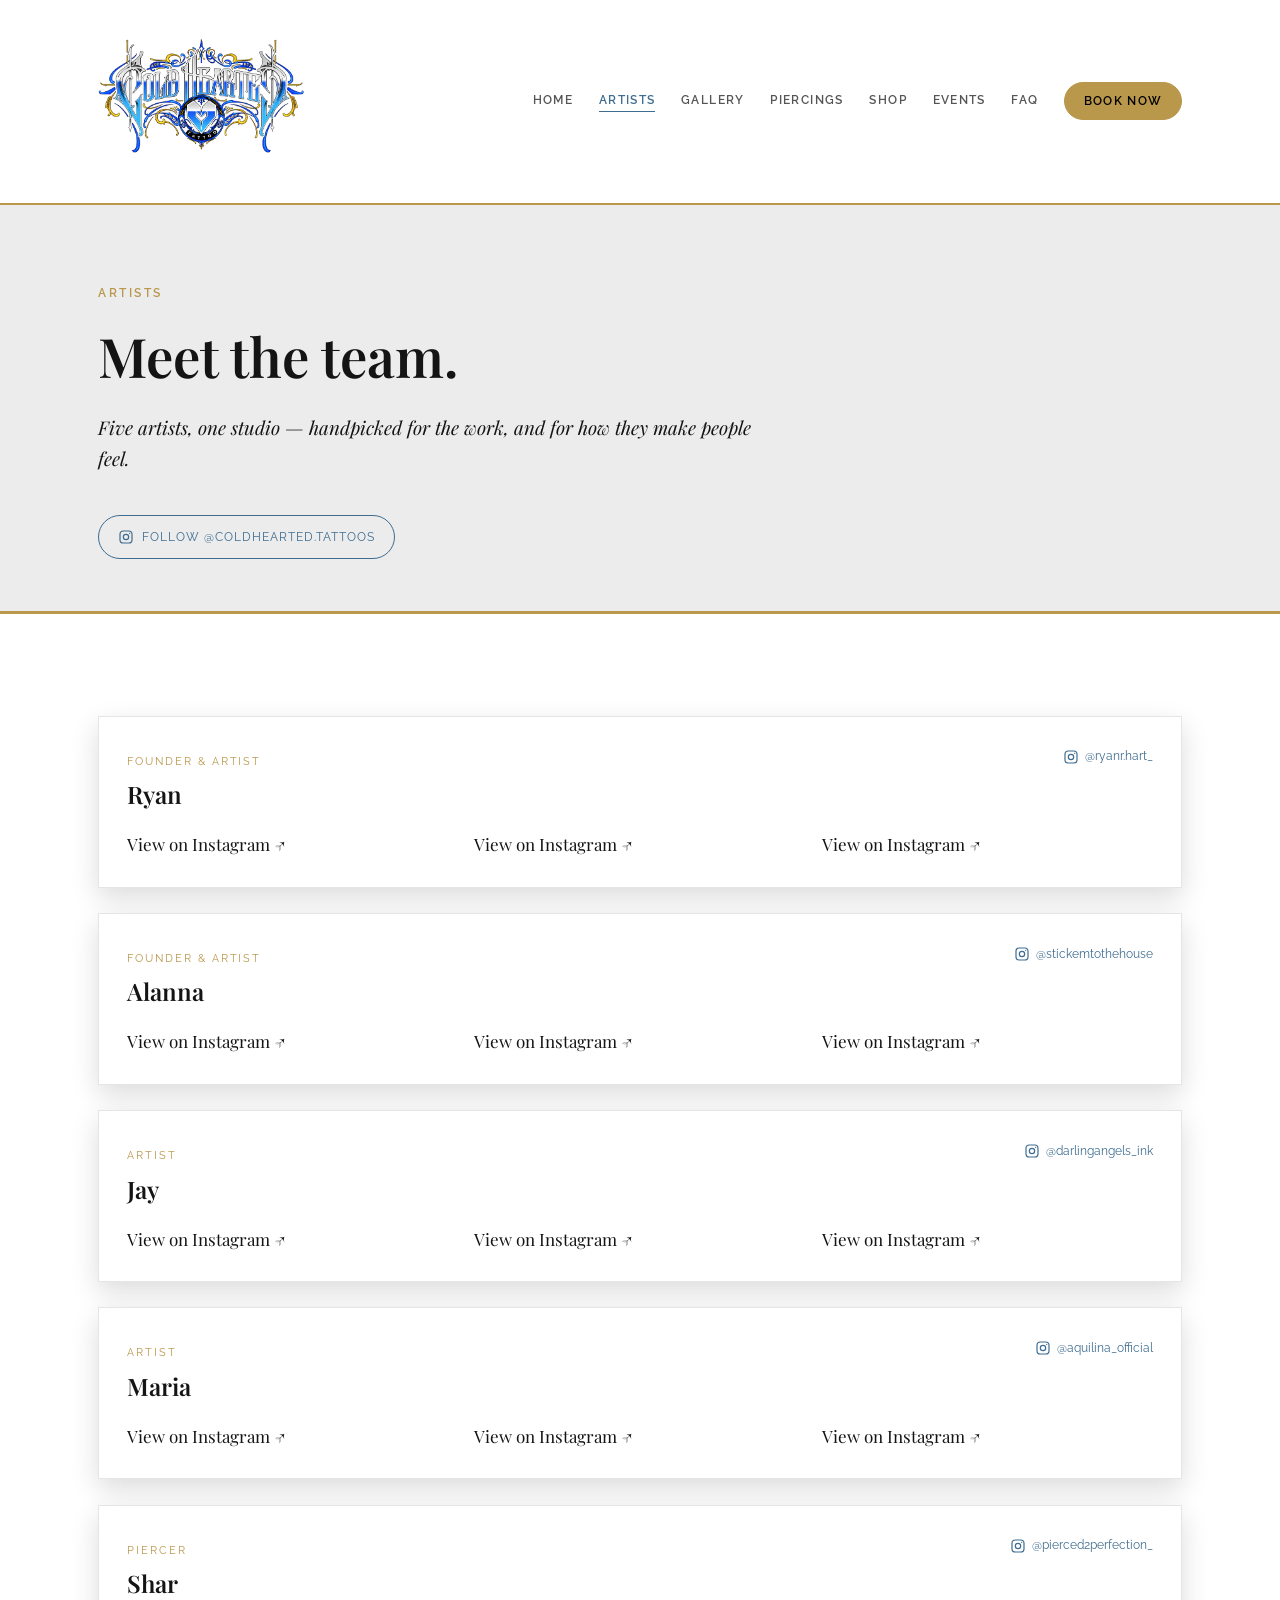
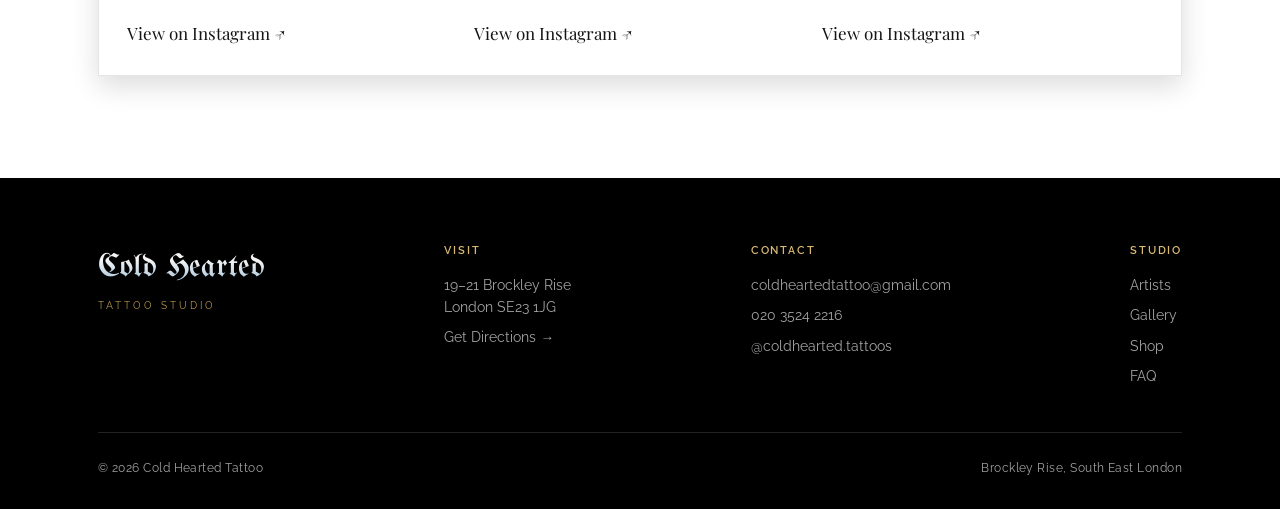
==== commit e38d9495: "Update coldhearted-tattoo-2" ====
--- a/artists.html
+++ b/artists.html
@@ -7,7 +7,7 @@
 <meta name="description" content="Meet the artists and piercer at Cold Hearted Tattoo, Brockley Rise, South East London.">
 <link rel="preconnect" href="https://fonts.googleapis.com">
 <link rel="preconnect" href="https://fonts.gstatic.com" crossorigin>
-<link href="https://fonts.googleapis.com/css2?family=UnifrakturCook:wght@700&family=Playfair+Display:ital,wght@0,400;0,500;0,600;0,700;1,400;1,500;1,600&family=Raleway:wght@300;400;500;600;700&display=swap" rel="stylesheet">
+<link href="https://fonts.googleapis.com/css2?family=UnifrakturMaguntia&family=Playfair+Display:ital,wght@0,400;0,500;0,600;0,700;1,400;1,500;1,600&family=Raleway:wght@300;400;500;600;700&display=swap" rel="stylesheet">
 <link rel="stylesheet" href="styles.css">
 </head>
 <body>
--- a/styles.css
+++ b/styles.css
@@ -20,7 +20,7 @@
   --blue: #3E6D91;
   --blue-bright: #7BA9CC;
 
-  --font-mark: 'UnifrakturCook', 'IM Fell English SC', serif;
+  --font-mark: 'UnifrakturMaguntia', 'IM Fell English SC', serif;
   --font-display: 'Playfair Display', Georgia, 'Times New Roman', serif;
   --font-label: 'Raleway', -apple-system, sans-serif;
 
@@ -222,8 +222,7 @@
   background: var(--stone);
   padding: clamp(3.5rem, 9vw, 7rem) 0 clamp(3rem, 7vw, 5rem);
   overflow: hidden;
-  border-bottom: 3px solid;
-  border-image: linear-gradient(to right, var(--blue), var(--gold)) 1;
+  border-bottom: 3px solid var(--gold);
 }
 .hero-grid {
   display: grid; grid-template-columns: 1.1fr 0.9fr; gap: clamp(2rem, 5vw, 4rem);
@@ -232,11 +231,11 @@
 .hero-copy .eyebrow { margin-bottom: 0.9rem; display: inline-block; }
 .hero-wordmark {
   font-family: var(--font-mark);
+  font-weight: 400;
   font-size: clamp(3.4rem, 8.4vw, 6.4rem);
   line-height: 1;
   margin: 0 0 0.3rem;
-  background: linear-gradient(180deg, var(--charcoal) 0%, var(--charcoal) 38%, var(--blue) 78%, var(--blue-bright) 100%);
-  -webkit-background-clip: text; background-clip: text; color: transparent;
+  color: var(--ink);
 }
 .hero-sub {
   font-family: var(--font-label); font-size: 0.85rem; letter-spacing: 0.34em;
@@ -272,8 +271,7 @@
 /* ---------- simple page hero (interior pages) ---------- */
 .page-hero {
   background: var(--stone); padding: clamp(3rem, 7vw, 4.5rem) 0 clamp(2.4rem, 5vw, 3.2rem);
-  border-bottom: 3px solid;
-  border-image: linear-gradient(to right, var(--blue), var(--gold)) 1;
+  border-bottom: 3px solid var(--gold);
 }
 .page-hero h1 { font-size: clamp(2.1rem, 4.6vw, 3.4rem); margin-top: 0.5rem; }
 .page-hero .lede { margin-top: 0.9rem; }
@@ -334,16 +332,18 @@
 /* ==========================================================================
    Artists page
    ========================================================================== */
-.artist-grid { display: grid; grid-template-columns: repeat(auto-fit, minmax(min(380px, 100%), 1fr)); gap: 1.6rem; }
-.artist-grid .flash-card { padding: 1.2rem; }
-.artist-card-head { display: flex; align-items: flex-start; justify-content: space-between; gap: 1rem; margin-bottom: 1.1rem; }
+.artist-grid { display: flex; flex-direction: column; gap: 1.6rem; }
+.artist-grid .flash-card { padding: 1.75rem; }
+.artist-card-head { display: flex; flex-wrap: wrap; align-items: baseline; justify-content: space-between; gap: 1rem; margin-bottom: 1.1rem; }
 .artist-role { font-family: var(--font-label); font-size: 0.68rem; letter-spacing: 0.18em; text-transform: uppercase; color: var(--gold); }
 .artist-card-head h2 { font-size: 1.5rem; margin-top: 0.2rem; }
 .artist-instagram { display: inline-flex; align-items: center; gap: 0.4rem; font-family: var(--font-label); font-size: 0.75rem; color: var(--blue); flex-shrink: 0; }
 .artist-instagram svg { width: 16px; height: 16px; }
-.artist-highlights { display: flex; flex-direction: column; align-items: center; gap: 0.9rem; }
+.artist-highlights {
+  display: grid; grid-template-columns: repeat(auto-fit, minmax(240px, 1fr)); gap: 1rem;
+}
 .artist-highlights iframe, .artist-highlights blockquote {
-  max-width: 100% !important; margin: 0 auto !important;
+  width: 100% !important; min-width: 0 !important; margin: 0 !important;
 }
 .instagram-follow {
   margin-top: 1.4rem; display: inline-flex; align-items: center; gap: 0.5rem;
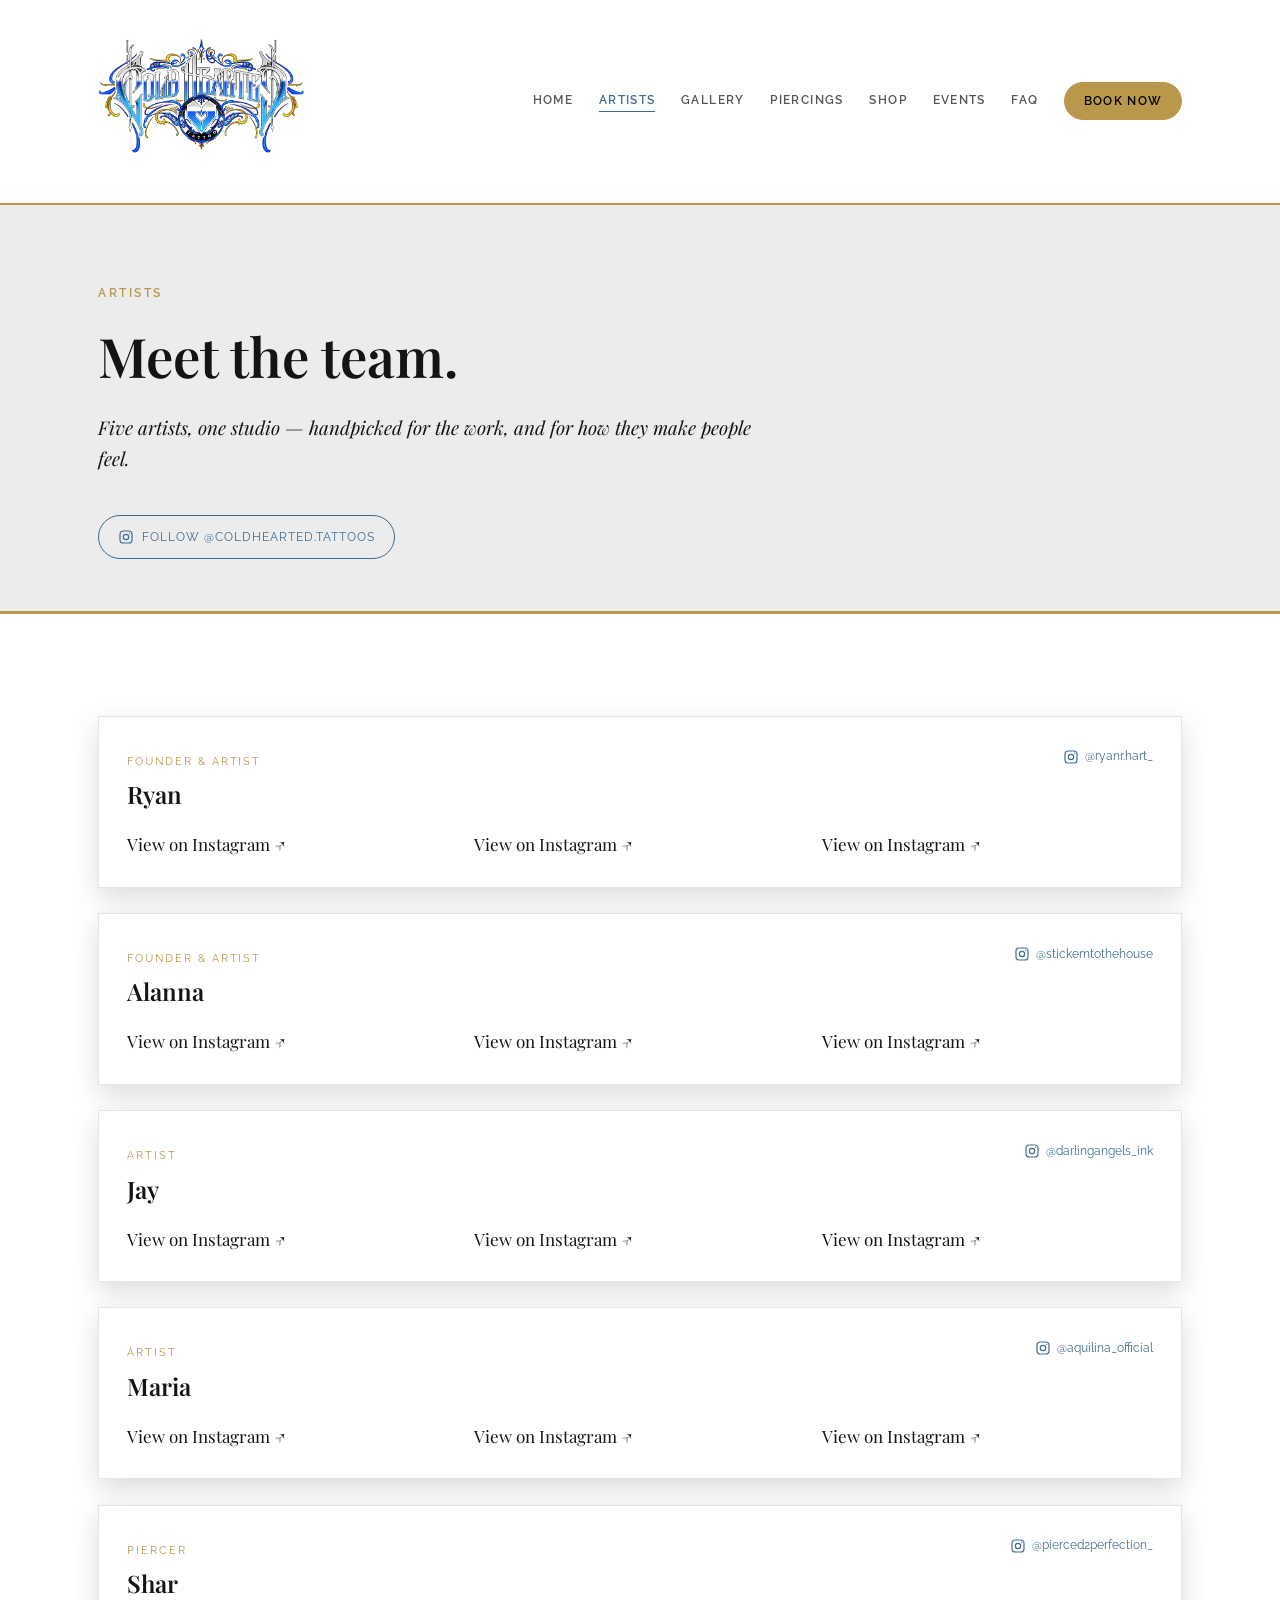
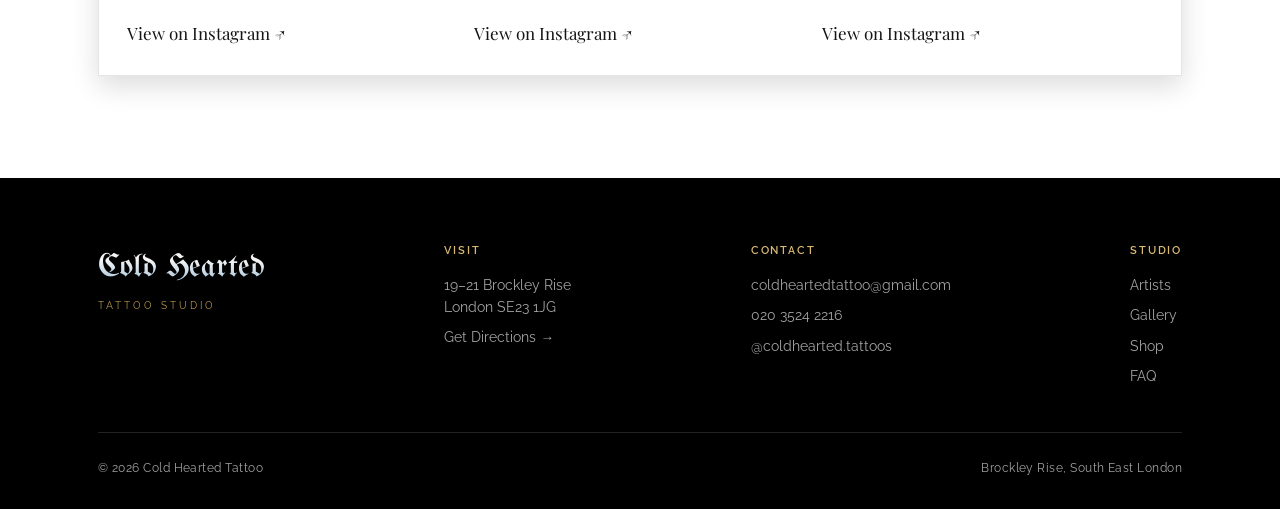
==== commit 02f6365b: "Update coldhearted-tattoo-2" ====
--- a/artists.html
+++ b/artists.html
@@ -5,6 +5,15 @@
 <meta name="viewport" content="width=device-width, initial-scale=1">
 <title>Artists — Cold Hearted Tattoo</title>
 <meta name="description" content="Meet the artists and piercer at Cold Hearted Tattoo, Brockley Rise, South East London.">
+<link rel="icon" type="image/png" href="assets/favicon.png">
+<meta name="robots" content="noindex, nofollow">
+<meta property="og:type" content="website">
+<meta property="og:site_name" content="Cold Hearted Tattoo">
+<meta property="og:title" content="Artists — Cold Hearted Tattoo">
+<meta property="og:description" content="Meet the artists and piercer at Cold Hearted Tattoo, Brockley Rise, South East London.">
+<meta property="og:image" content="https://coldhearted-2-preview.rockwelldigital.co.uk/assets/og-image.jpg">
+<meta property="og:url" content="https://coldhearted-2-preview.rockwelldigital.co.uk/artists.html">
+<meta name="twitter:card" content="summary_large_image">
 <link rel="preconnect" href="https://fonts.googleapis.com">
 <link rel="preconnect" href="https://fonts.gstatic.com" crossorigin>
 <link href="https://fonts.googleapis.com/css2?family=UnifrakturMaguntia&family=Playfair+Display:ital,wght@0,400;0,500;0,600;0,700;1,400;1,500;1,600&family=Raleway:wght@300;400;500;600;700&display=swap" rel="stylesheet">
